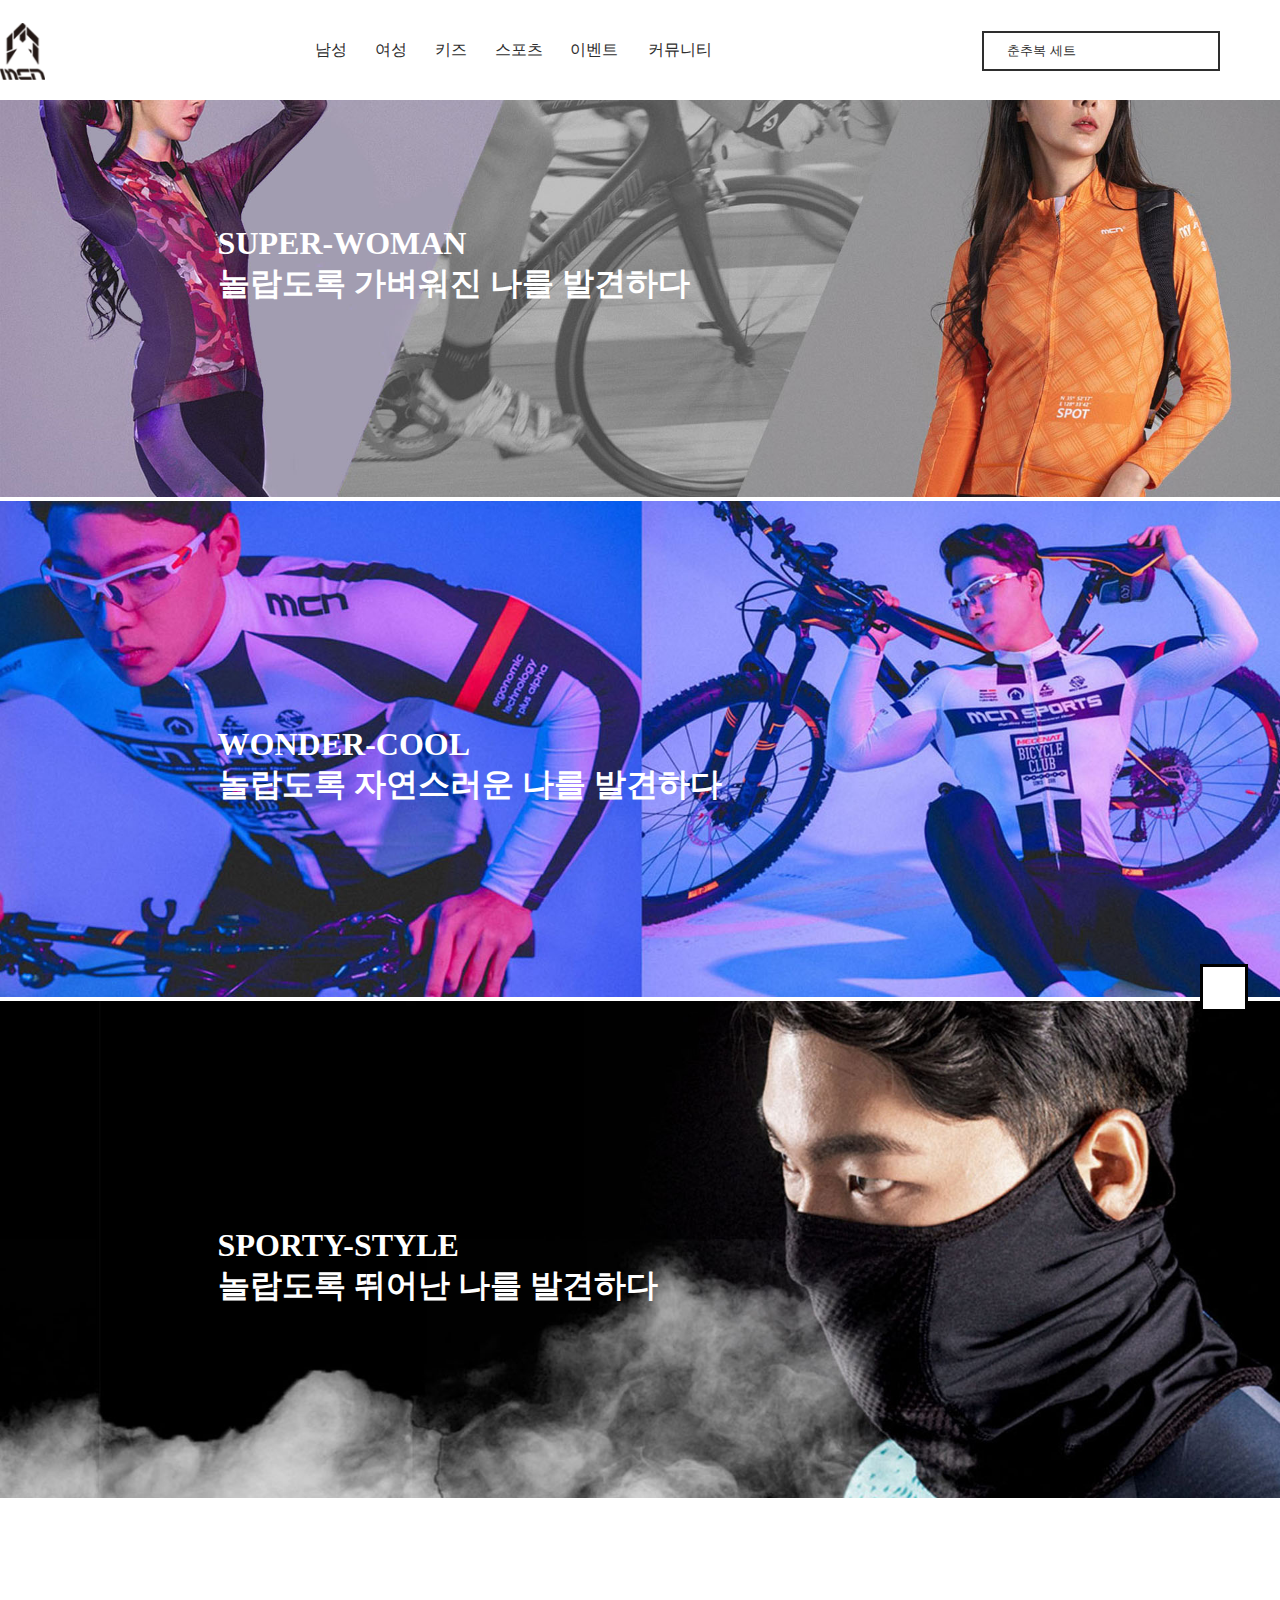
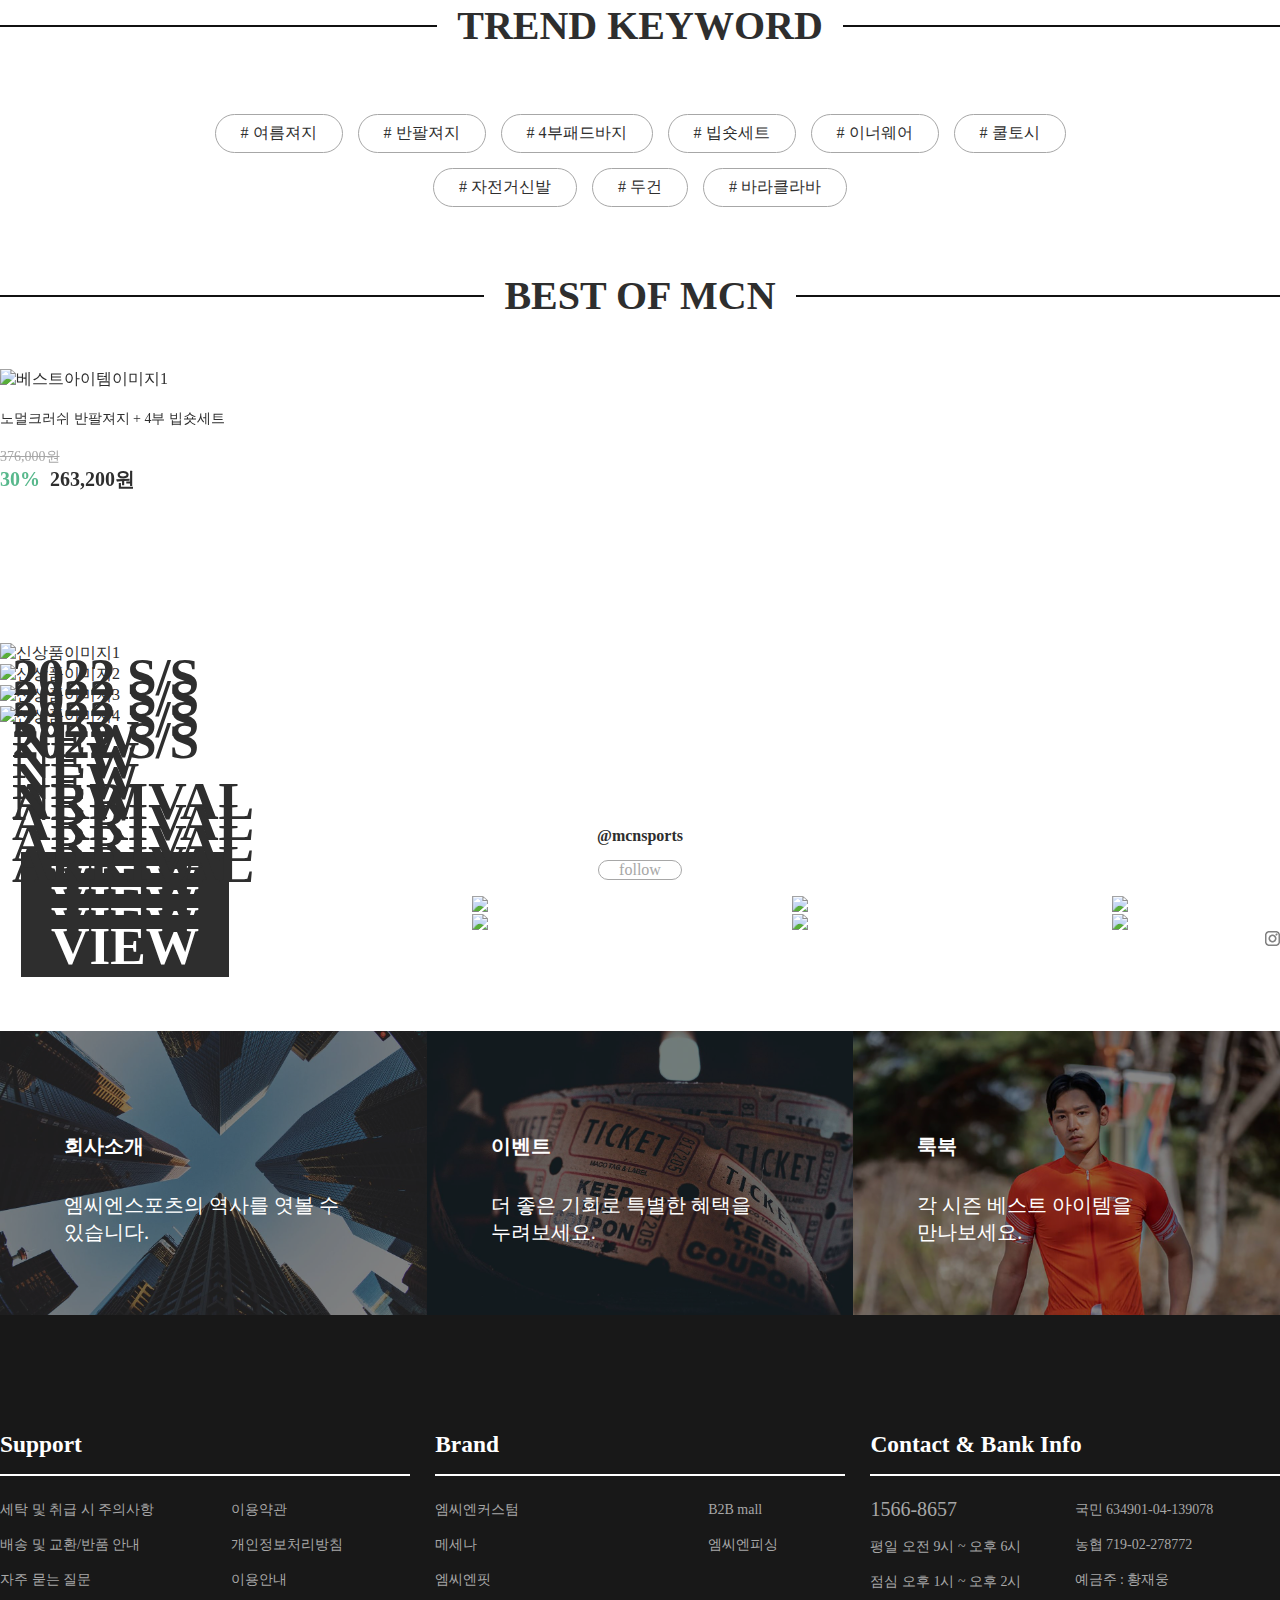
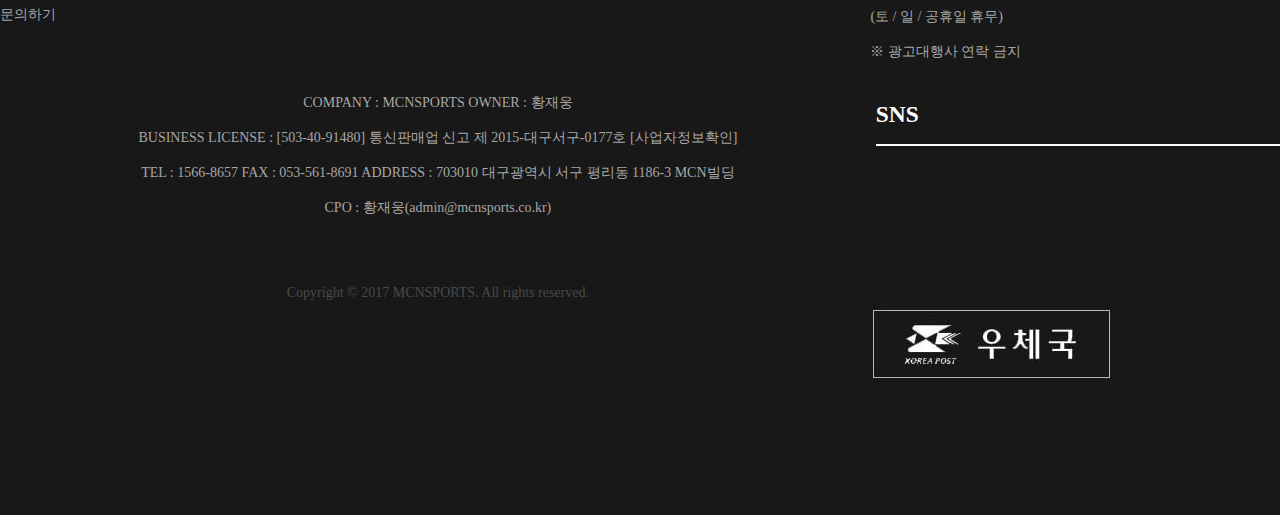
==== index.html @ d02cd0ce "renewal" ====
<!DOCTYPE html>
<html lang="ko">
  <head>
    <meta charset="UTF-8" />
    <meta name="viewport" content="width=device-width, initial-scale=1.0" />
    <link rel="stylesheet" href="./css/common.css" />
    <link rel="stylesheet" href="./css/index.css" />
    <link
      rel="stylesheet"
      href="//cdn.jsdelivr.net/npm/xeicon@2.3.3/xeicon.min.css"
    />
    <link
      rel="stylesheet"
      type="text/css"
      href="//cdn.jsdelivr.net/npm/slick-carousel@1.8.1/slick/slick.css"
    />
    <link
      rel="stylesheet"
      href="https://cdn.jsdelivr.net/npm/swiper/swiper-bundle.min.css"
    />

    <script
      src="https://code.jquery.com/jquery-3.6.0.min.js"
      integrity="sha256-/xUj+3OJU5yExlq6GSYGSHk7tPXikynS7ogEvDej/m4="
      crossorigin="anonymous"
    ></script>
    <script
      type="text/javascript"
      src="//cdn.jsdelivr.net/npm/slick-carousel@1.8.1/slick/slick.min.js"
    ></script>
    <script src="https://cdn.jsdelivr.net/npm/swiper@8/swiper-bundle.min.js"></script>
    <script src="https://cdn.jsdelivr.net/npm/swiper@8/swiper-bundle.min.js"></script>

    <title>mcnsports renewal</title>
  </head>
  <body>
    <!-- header -->
    <header>
      <div class="inner">
        <div class="logo">
          <a href="./index.html" class="logoWhiteMode"
            ><img src="./img/logo_mcnsports_white.png" alt="엠씨엔로고화이트"
          /></a>
          <a href="./index.html" class="logoDarkMode"
            ><img src="./img/logo_mcnsports.png" alt="엠씨엔로고블랙"
          /></a>
        </div>
        <nav>
          <ul class="gnb">
            <li class="firstCate">
              <div class="firstCateText"><a href="./src/list.html">남성</a></div>
              <div class="secWrapBox">
                <ul class="secCate">
                  <li>Men</li>
                  <li>셋업</li>
                  <li>신상품</li>
                  <li>베스트</li>
                </ul>
                <ul class="secCate">
                  <li>의류</li>
                  <li>탑 & 져지</li>
                  <li>팬츠 & 타이즈</li>
                  <li>바람막이 & 자켓</li>
                  <li>언더레이어</li>
                </ul>
                <ul class="secCate">
                  <li>용품</li>
                  <li>모자 & 헤어밴드</li>
                  <li>마스크</li>
                  <li>가방</li>
                  <li>토시</li>
                  <li>장갑</li>
                  <li>양말</li>
                  <li>기타</li>
                </ul>
                <ul class="secCate">
                  <li>스포츠</li>
                  <li>사이클</li>
                  <li>헬스 & 컴프레션</li>
                  <li>낚시</li>
                </ul>
                <ul class="secCate">
                  <li>브랜드</li>
                  <li>MCN SPORTS</li>
                  <li>MCN FIT</li>
                  <li>MCN FISHING</li>
                </ul>
                <div class="modelImg">
                  <img src="./img/modelImg_men.jpg" alt="남자모델이미지" />
                </div>
              </div>
            </li>
            <li class="firstCate">
              <div class="firstCateText"><a href="./src/women.html">여성</a></div>
              <div class="secWrapBox">
                <ul class="secCate">
                  <li>Women</li>
                  <li>셋업</li>
                  <li>신상품</li>
                  <li>베스트</li>
                </ul>
                <ul class="secCate">
                  <li>의류</li>
                  <li>래쉬가드</li>
                  <li>스포츠 브라</li>
                  <li>탑 & 져지</li>
                  <li>팬츠 & 타이즈</li>
                  <li>바람막이 & 자켓</li>
                  <li>언더레이어</li>
                </ul>
                <ul class="secCate">
                  <li>용품</li>
                  <li>모자 & 헤어밴드</li>
                  <li>마스크</li>
                  <li>가방</li>
                  <li>토시</li>
                  <li>장갑</li>
                  <li>양말</li>
                  <li>기타</li>
                </ul>
                <ul class="secCate">
                  <li>스포츠</li>
                  <li>사이클</li>
                  <li>수상 스포츠</li>
                  <li>요가</li>
                </ul>
                <ul class="secCate">
                  <li>브랜드</li>
                  <li>MCN SPORTS</li>
                  <li>MECENAT</li>
                </ul>
                <div class="modelImg">
                  <img src="./img/modelImg_women.jpg" alt="여자모델이미지" />
                </div>
              </div>
            </li>
            <li class="firstCate">
              <div class="firstCateText"><a href="#">키즈</a></div>
              <div class="secWrapBox">
                <ul class="secCate">
                  <li>Kids</li>
                  <li>신상품</li>
                  <li>베스트</li>
                </ul>
                <ul class="secCate">
                  <li>용품</li>
                  <li>마스크</li>
                </ul>
                <ul class="secCate"></ul>
                <ul class="secCate"></ul>
                <ul class="secCate"></ul>
                <div class="modelImg">
                  <img src="./img/modelImg_etc.jpg" alt="키즈모델이미지" />
                </div>
              </div>
            </li>
            <li class="firstCate brand">
              <div class="firstCateText"><a href="#">스포츠</a></div>
              <div class="secWrapBox">
                <ul class="secCate">
                  <li>사이클</li>
                  <li>셋업</li>
                  <li>바람막이 & 자켓</li>
                  <li>져지</li>
                  <li>팬츠 & 빕</li>
                  <li>언더레이어</li>
                </ul>
                <ul class="secCate">
                  <li>헬스 & 컴프레션</li>
                  <li>셋업</li>
                  <li>탑 & 티셔츠</li>
                  <li>팬츠 & 타이즈</li>
                  <li>언더레이어</li>
                </ul>
                <ul class="secCate">
                  <li>낚시</li>
                  <li>셋업</li>
                  <li>져지 & 티셔츠</li>
                  <li>바람막이 & 자켓</li>
                  <li>팬츠 & 타이즈</li>
                  <li>언더레이어</li>
                </ul>
                <ul class="secCate">
                  <li>수상스포츠</li>
                  <li>셋업</li>
                  <li>아우터</li>
                  <li>상의</li>
                  <li>하의</li>
                </ul>
                <ul class="secCate">
                  <li>요가</li>
                  <li>셋업</li>
                  <li>스포츠 브라</li>
                  <li>레깅스</li>
                </ul>
                <div class="modelImg">
                  <img src="./img/modelImg_sports.jpg" alt="스포츠모델이미지" />
                </div>
              </div>
            </li>
            <li class="firstCate">
              <a href="#">이벤트</a>
            </li>
            <li class="firstCate">
              <a href="#">커뮤니티</a>
            </li>
          </ul>
        </nav>
        <div class="userBox">
          <div class="searchBar">
            <input
              type="text"
              onfocus="this.placeholder=''"
              onblur="this.placeholder='춘추복 세트'"
              maxlength="12"
              placeholder=" 춘추복 세트"
              required
            />
            <!-- <i class="xi-search"></i> -->
          </div>
          <!-- <div class="userIcon">
            <a href="#"><i class="xi-search"></i></a>
          </div> -->
          <div class="userIcon">
            <a href="#"><i class="xi-user-o"></i></a>
          </div>
          <div class="userIcon">
            <a href="#"><i class="xi-basket"></i></a>
          </div>
          <!-- <div class="searchBox"></div> -->
        </div>
      </div>
    </header>

    <main>
      <!-- main -->
      <section id="main">
        <div class="mainWrap">
          <div class="mainSlideBox">
            <div class="imgBox">
              <img src="./img/main_slide_img1.jpg" alt="메인이미지1" />
            </div>
            <div class="desc">
              <p>SUPER-WOMAN</p>
              <p>놀랍도록 가벼워진 나를 발견하다</p>
            </div>
          </div>
          <div class="mainSlideBox">
            <div class="imgBox">
              <img src="./img/main_slide_img2.jpg" alt="메인이미지2" />
            </div>
            <div class="desc">
              <p>WONDER-COOL</p>
              <p>놀랍도록 자연스러운 나를 발견하다</p>
            </div>
          </div>
          <div class="mainSlideBox">
            <div class="imgBox">
              <img src="./img/main_slide_img3.jpg" alt="메인이미지3" />
            </div>
            <div class="desc">
              <p>SPORTY-STYLE</p>
              <p>놀랍도록 뛰어난 나를 발견하다</p>
            </div>
          </div>
        </div>
      </section>

      <!-- keywords -->
      <section id="keywords">
        <div class="inner">
          <div class="title"><a href="#" class="t1 line">TREND KEYWORD</a></div>
          <div class="keywordBox">
            <ul class="keyword">
              <li><a href="javascript:void(0)"># 여름져지</a></li>
              <li><a href="javascript:void(0)"># 반팔져지</a></li>
              <li><a href="javascript:void(0)"># 4부패드바지</a></li>
              <li><a href="javascript:void(0)"># 빕숏세트</a></li>
              <li><a href="javascript:void(0)"># 이너웨어</a></li>
              <li><a href="javascript:void(0)"># 쿨토시</a></li>
            </ul>
            <ul class="keyword">
              <li><a href="javascript:void(0)"># 자전거신발</a></li>
              <li><a href="javascript:void(0)"># 두건</a></li>
              <li><a href="javascript:void(0)"># 바라클라바</a></li>
            </ul>
          </div>
        </div>
      </section>

      <!-- bestItem -->
      <section id="bestItem">
        <div class="inner">
          <div class="title"><a href="#" class="t1 line">BEST OF MCN</a></div>
          <div class="swiper mySwiper">
            <div class="swiper-wrapper">
              <div class="swiper-slide">
                <img src="./img/best_item1.jpg" alt="베스트아이템이미지1" />
                <div class="desc">
                  <p>노멀크러쉬 반팔져지 + 4부 빕숏세트</p>
                  <p>376,000원</p>
                  <p><span>30%</span>263,200원</p>
                </div>
              </div>
              <div class="swiper-slide">
                <img src="./img/best_item2.jpg" alt="베스트아이템이미지2" />
                <div class="desc">
                  <p>노멀크러쉬 반팔져지 + 4부 빕숏세트</p>
                  <p>376,000원</p>
                  <p><span>30%</span>263,200원</p>
                </div>
              </div>
              <div class="swiper-slide">
                <img src="./img/best_item3.jpg" alt="베스트아이템이미지3" />
                <div class="desc">
                  <p>노멀크러쉬 반팔져지 + 4부 빕숏세트</p>
                  <p>376,000원</p>
                  <p><span>30%</span>263,200원</p>
                </div>
              </div>
              <div class="swiper-slide">
                <img src="./img/best_item4.jpg" alt="베스트아이템이미지4" />
                <div class="desc">
                  <p>노멀크러쉬 반팔져지 + 4부 빕숏세트</p>
                  <p>376,000원</p>
                  <p><span>30%</span>263,200원</p>
                </div>
              </div>
              <div class="swiper-slide">
                <img src="./img/best_item5.jpg" alt="베스트아이템이미지5" />
                <div class="desc">
                  <p>노멀크러쉬 반팔져지 + 4부 빕숏세트</p>
                  <p>376,000원</p>
                  <p><span>30%</span>263,200원</p>
                </div>
              </div>
              <div class="swiper-slide">
                <img src="./img/best_item6.jpg" alt="베스트아이템이미지6" />
                <div class="desc">
                  <p>노멀크러쉬 반팔져지 + 4부 빕숏세트</p>
                  <p>376,000원</p>
                  <p><span>30%</span>263,200원</p>
                </div>
              </div>
              <div class="swiper-slide">
                <img src="./img/best_item7.jpg" alt="베스트아이템이미지7" />
                <div class="desc">
                  <p>노멀크러쉬 반팔져지 + 4부 빕숏세트</p>
                  <p>376,000원</p>
                  <p><span>30%</span>263,200원</p>
                </div>
              </div>
              <div class="swiper-slide">
                <img src="./img/best_item8.jpg" alt="베스트아이템이미지8" />
                <div class="desc">
                  <p>노멀크러쉬 반팔져지 + 4부 빕숏세트</p>
                  <p>376,000원</p>
                  <p><span>30%</span>263,200원</p>
                </div>
              </div>
              <div class="swiper-slide">
                <img src="./img/best_item9.jpg" alt="베스트아이템이미지9" />
                <div class="desc">
                  <p>노멀크러쉬 반팔져지 + 4부 빕숏세트</p>
                  <p>376,000원</p>
                  <p><span>30%</span>263,200원</p>
                </div>
              </div>
              <div class="swiper-slide">
                <img src="./img/best_item10.jpg" alt="베스트아이템이미지10" />
                <div class="desc">
                  <p>노멀크러쉬 반팔져지 + 4부 빕숏세트</p>
                  <p>376,000원</p>
                  <p><span>30%</span>263,200원</p>
                </div>
              </div>
            </div>
            <div class="swiper-button-next"></div>
            <div class="swiper-button-prev"></div>
            <div class="swiper-pagination"></div>
          </div>
        </div>
      </section>

      <!-- arrival -->
      <section id="arrival">
        <div class="arrivalSlide">
          <div>
            <a href="javascript:void(0)">
              <img src="./img/arrval_01.jpg" alt="신상품이미지1" />
              <div class="desc">
                <p>2022 S/S</p>
                <p>NEW ARRIVAL</p>
                <p>VIEW</p>
              </div>
            </a>
          </div>
          <div>
            <a href="javascript:void(0)">
              <img src="./img/arrval_02.jpg" alt="신상품이미지2" />
              <div class="desc">
                <p>2022 S/S</p>
                <p>NEW ARRIVAL</p>
                <p>VIEW</p>
              </div>
            </a>
          </div>
          <div>
            <a href="javascript:void(0)">
              <img src="./img/arrval_03.jpg" alt="신상품이미지3" />
              <div class="desc">
                <p>2022 S/S</p>
                <p>NEW ARRIVAL</p>
                <p>VIEW</p>
              </div>
            </a>
          </div>
          <div>
            <a href="javascript:void(0)">
              <img src="./img/arrval_04.jpg" alt="신상품이미지4" />
              <div class="desc">
                <p>2022 S/S</p>
                <p>NEW ARRIVAL</p>
                <p>VIEW</p>
              </div>
            </a>
          </div>
        </div>
      </section>

      <!-- sns -->
      <section id="sns">
        <div class="snsWrap">
          <div class="snsID">
            <span>@mcnsports</span>
          </div>
          <div class="snsMove">
            <a href="javascript:void(0)">follow</a>
          </div>
          <ul class="snsPhoto">
            <li>
              <a href="javascript:void(0)"
                ><img src="./img/instargram1.png" alt="인스타그램피드이미지1"
              /></a>
            </li>
            <li>
              <a href="javascript:void(0)"
                ><img src="./img/instargram2.png" alt="인스타그램피드이미지2"
              /></a>
            </li>
            <li>
              <a href="javascript:void(0)"
                ><img src="./img/instargram3.png" alt="인스타그램피드이미지3"
              /></a>
            </li>
            <li>
              <a href="javascript:void(0)"
                ><img src="./img/instargram4.png" alt="인스타그램피드이미지4"
              /></a>
            </li>
            <li>
              <a href="javascript:void(0)"
                ><img src="./img/instargram5.png" alt="인스타그램피드이미지5"
              /></a>
            </li>
            <li>
              <a href="javascript:void(0)"
                ><img src="./img/instargram6.png" alt="인스타그램피드이미지6"
              /></a>
            </li>
            <li>
              <a href="javascript:void(0)"
                ><img src="./img/instargram7.png" alt="인스타그램피드이미지7"
              /></a>
            </li>
            <li>
              <a href="javascript:void(0)"
                ><img src="./img/instargram8.png" alt="인스타그램피드이미지8"
              /></a>
            </li>
          </ul>
          <div class="instarBox">
            <img src="./img/instargram_mini.gif" alt="인스타그램아이콘" />
          </div>
        </div>
      </section>

      <!-- etc -->
      <section id="etc">
        <div class="etcWrap">
          <div class="box">
            <a href="javascript:void(0)">
              <div class="overlay"></div>
              <img src="./img/company_ver2.jpg" alt="회사소개이미지" />
              <div class="desc">
                <div class="descBox">
                  <h4>회사소개</h4>
                  <p>엠씨엔스포츠의 역사를 엿볼 수 있습니다.</p>
                </div>
              </div>
            </a>
          </div>
          <div class="box">
            <a href="javascript:void(0)">
              <div class="overlay"></div>
              <img src="./img/event_ver2.jpg" alt="이벤트이미지" />
              <div class="desc">
                <div class="descBox">
                  <h4>이벤트</h4>
                  <p>더 좋은 기회로 특별한 혜택을 누려보세요.</p>
                </div>
              </div>
            </a>
          </div>
          <div class="box">
            <a href="javascript:void(0)">
              <div class="overlay"></div>
              <img src="./img/lookbook_ver2.jpg" alt="룩북이미지" />
              <div class="desc">
                <div class="descBox">
                  <h4>룩북</h4>
                  <p>각 시즌 베스트 아이템을 만나보세요.</p>
                </div>
              </div>
            </a>
          </div>
        </div>
      </section>
    </main>

    <!-- footer -->
    <footer>
      <div class="inner">
        <div class="onBox">
          <div class="onBoxWrap">
            <div class="onBoxTitle"><h3>Support</h3></div>
            <div class="flexBox">
              <ul class="leftBox">
                <li>
                  <a href="javascript:void(0)">세탁 및 취급 시 주의사항</a>
                </li>
                <li><a href="javascript:void(0)">배송 및 교환/반품 안내</a></li>
                <li><a href="javascript:void(0)">자주 묻는 질문</a></li>
                <li><a href="javascript:void(0)">문의하기</a></li>
              </ul>
              <ul class="rightBox">
                <li><a href="javascript:void(0)">이용약관</a></li>
                <li><a href="javascript:void(0)">개인정보처리방침</a></li>
                <li><a href="javascript:void(0)">이용안내</a></li>
              </ul>
            </div>
          </div>
          <div class="onBoxWrap">
            <div class="onBoxTitle"><h3>Brand</h3></div>
            <div class="flexBox">
              <ul class="leftBox">
                <li><a href="javascript:void(0)">엠씨엔커스텀</a></li>
                <li><a href="javascript:void(0)">메세나</a></li>
                <li><a href="javascript:void(0)">엠씨엔핏</a></li>
              </ul>
              <ul class="rightBox">
                <li><a href="javascript:void(0)">B2B mall</a></li>
                <li><a href="javascript:void(0)">엠씨엔피싱</a></li>
              </ul>
            </div>
          </div>
          <div class="onBoxWrap">
            <div class="onBoxTitle"><h3>Contact & Bank Info</h3></div>
            <div class="flexBox">
              <ul class="leftBox">
                <li>
                  <a href="tel: 1566-8657" class="contactNum">1566-8657</a>
                </li>
                <li>
                  <a href="javascript:void(0)">평일 오전 9시 ~ 오후 6시</a>
                </li>
                <li>
                  <a href="javascript:void(0)">점심 오후 1시 ~ 오후 2시</a>
                </li>
                <li>
                  <a href="javascript:void(0)">(토 / 일 / 공휴일 휴무)</a>
                </li>
                <li><a href="javascript:void(0)">※ 광고대행사 연락 금지</a></li>
              </ul>
              <ul class="rightBox">
                <li><a href="javascript:void(0)">국민 634901-04-139078</a></li>
                <li><a href="javascript:void(0)">농협 719-02-278772</a></li>
                <li><a href="javascript:void(0)">예금주 : 황재웅</a></li>
              </ul>
            </div>
          </div>
        </div>
        <div class="underBox">
          <div class="underBoxWrap">
            <div class="companyInfo">
              <p>
                COMPANY : MCNSPORTS OWNER : 황재웅<br />
                BUSINESS LICENSE : [503-40-91480] 통신판매업 신고 제
                2015-대구서구-0177호 [사업자정보확인]<br />
                TEL : 1566-8657 FAX : 053-561-8691 ADDRESS : 703010 대구광역시
                서구 평리동 1186-3 MCN빌딩<br />
                CPO : 황재웅(admin@mcnsports.co.kr)<br />
              </p>
              <p class="copyright">
                Copyright © 2017 MCNSPORTS. All rights reserved.
              </p>
            </div>
            <div class="sns">
              <div class="snsTitle"><h3>SNS</h3></div>
              <ul class="snsBox">
                <li>
                  <a href="javascript:void(0)"
                    ><i class="xi-facebook-official"></i
                  ></a>
                </li>
                <li>
                  <a href="javascript:void(0)"><i class="xi-instagram"></i></a>
                </li>
                <li>
                  <a href="javascript:void(0)"><i class="xi-blogger"></i></a>
                </li>
              </ul>
            </div>
          </div>
        </div>
        <div class="postWrap">
          <div class="empty"></div>
          <div class="empty"></div>
          <div class="post">
            <img src="./img/postoffice.jpg" alt="우체국이미지" />
          </div>
        </div>
      </div>
    </footer>

    <!-- top button -->
    <div class="topBtn">
      <i class="xi-angle-up"></i>
    </div>

    <script src="./JS/index.js"></script>
    <script src="./JS/common.js"></script>
  </body>
</html>
---- css/common.css ----
@charset "utf-8";

@import url(//spoqa.github.io/spoqa-han-sans/css/SpoqaHanSansNeo.css);

:root {
  /* color */
  --primary-color: #58b88c;

  /* font */
  --big-font: 2.5vw;
  --normal-font: 20px;
  --small-font: 14px;
  --title-font: 40px;
  --bold-font: 700;
  --sec-font-color: #a7a7a7;
}

html {
  overflow-x: hidden;
}

* {
  margin: 0;
  padding: 0;
  box-sizing: border-box;
  font-family: "Spoqa Han Sans Neo", "sans-serif";
  color: #2e2e2e;
}

ul {
  list-style: none;
}

a {
  color: inherit;
  text-decoration: none;
}

img {
  width: 100%;
}

.inner {
  max-width: 1800px;
  margin: 0 auto;
}

header {
  line-height: 100px;
  width: 100%;
  position: fixed;
  top: 0;
  left: 0;
  z-index: 9999;
  transition: 0.5s;
}

header.fixed {
  top: -100%;
}

header .inner {
  display: flex;
  justify-content: space-between;
  align-items: center;
}

header .logo {
  display: inline-block;
  width: 45px;
}

header .logo img {
  vertical-align: middle;
}

header .gnb {
  display: flex;
}

header .gnb li {
  cursor: pointer;
}

header .gnb li,
header .userBox > div {
  padding-right: 30px;
  white-space: nowrap;
}

header .gnb li:last-child,
header .userBox > div:last-child {
  padding-right: 0;
}

header .firstCate .secWrapBox {
  display: flex;
  justify-content: center;
  width: 100%;
  height: 400px;
  top: 100%;
  left: 0;
  background: #fff;
  border-top: 3px solid #2e2e2e;
  position: absolute;
  z-index: 20;
}

header .secCate {
  width: 190px;
  padding-top: 1.5rem;
  line-height: 30px;
  text-align: center;
}

header .secCate li {
  width: 100%;
  cursor: pointer;
  padding: 0;
}

header .firstCateText {
  width: 100%;
  height: 100%;
  position: relative;
  padding-right: 30px;
}

header .firstCate:nth-child(3) .firstCateText {
  padding-right: 30px;
}

header .firstCate:nth-child(4) .firstCateText {
  padding-right: 45px;
}

header .firstCateText a {
  position: absolute;
  top: 0;
  left: 0;
  height: 100%;
}

header .secCate li:first-child {
  font-weight: var(--bold-font);
}

header .secCate li:nth-child(2) {
  margin-top: 10px;
}

header .secCate li:nth-child(n + 2) {
  font-size: var(--small-font);
}

header .modelImg {
  margin-top: 1.5rem;
}

header .userBox {
  display: flex;
  align-items: center;
}

header .userBox input {
  padding: 0 15px 0 20px;
  background: url("../img/search_black.png") no-repeat center/cover;
  background-size: 23px;
  background-position: 90% 6px;
  border: 2px solid #000;
  outline: none;
  width: 238px;
  height: 40px;
  background-color: rgba(255, 255, 255, 0.479);
  transition: .8s;
}

header .userBox input::placeholder {
  color: #2e2e2e;
}

header .userIcon {
  line-height: 15px;
}

header .userBox i {
  font-size: 27px;
}

/* footer */
footer {
  height: 800px;
  padding: 100px 0;
  background: #181818;
  font-size: var(--small-font);
}

footer .onBox {
  display: flex;
  justify-content: space-between;
}

footer .onBoxWrap {
  width: 32%;
}

footer .onBoxWrap .flexBox {
  display: flex;
  justify-content: space-between;
  padding-right: 5.208333333333334vw;
}

footer .onBoxWrap .onBoxTitle,
footer .contactNum {
  font-size: var(--normal-font);
}

footer .onBoxWrap ul,
footer .companyInfo p {
  line-height: 35px;
}

footer .onBoxTitle,
footer .snsTitle {
  border-bottom: 2px solid #fff;
  padding: 1rem 0;
}

footer .onBoxTitle h3,
footer .snsTitle h3 {
  color: #fff;
}

footer ul li,
footer .snsBox li i,
footer .companyInfo p {
  color: var(--sec-font-color);
}

footer .leftBox,
footer .rightBox,
footer .snsBox {
  padding: 1rem 0;
}

footer .underBoxWrap {
  display: flex;
}

footer .companyInfo {
  text-align: center;
}

footer .companyInfo {
  flex: 6.5;
}

footer .sns {
  flex: 3;
  font-size: var(--normal-font);
}

footer .snsBox {
  display: flex;
}

footer .snsBox li {
  padding-right: 10px;
}

footer p.copyright {
  margin-top: 50px;
  color: #494949;
}

footer .post {
  display: inline-block;
  background: sandybrown;
  font-size: 0;
}

footer .postWrap {
  display: flex;
}

footer .empty {
  width: 34.1%;
  height: 50px;
}
---- css/index.css ----
@charset "utf-8";

@import url(//spoqa.github.io/spoqa-han-sans/css/SpoqaHanSansNeo.css);

section {
  padding-top: 100px;
}

section#main,
section#bestItem {
  padding-top: 0;
}

.title {
  text-align: center;
  font-size: var(--title-font);
  font-weight: var(--bold-font);
}

/* top button */
.topBtn {
  position: fixed;
  bottom: 5rem;
  right: 2rem;
  width: 48px;
  height: 48px;
  line-height: 52px;
  border: 3px solid #000;
  background: #fff;
  text-align: center;
  z-index: 9999;
  cursor: pointer;
  transition: 0.8s;
  transform: translateY(400%);
}

.topBtn.active {
  transform: translateY(0);
}

.topBtn i {
  color: #000;
  font-size: 25px;
  font-weight: var(--bold-font);
}

/* header */
header .logoDarkMode,
header:hover .logoWhiteMode,
header .logoWhiteMode.active {
  display: none;
}

header:hover .logoDarkMode,
header .logoDarkMode.active {
  display: block;
}

header:hover,
header.active {
  background-color: #fff;
}

header .firstCate a,
header .userIcon i {
  color: #fff;
  transition: 0.5s;
}

header:hover .firstCate a,
header .firstCate a.active,
header:hover .userIcon i,
header .userIcon i.active {
  color: #2e2e2e;
}

header .inner {
  display: flex;
  justify-content: space-between;
  align-items: center;
}

#main .mainWrap .slick-dots li:last-child button {
  padding-right: 0;
}

header .userBox input {
  background: url("../img/search.png") no-repeat center/cover;
  background-size: 23px;
  background-position: 90% 6px;
  border: 2px solid #fff;
  background-color: rgba(255, 255, 255, 0.479);
}

header:hover .userBox input,
header .userBox input.active {
  color: #2e2e2e;
  border: 2px solid #2e2e2e;
  background: url("../img/search_black.png") no-repeat center/cover;
  background-size: 23px;
  background-position: 90% 6px;
}

header .userBox i {
  color: #fff;
}

/* main */
#main .mainWrap {
  position: relative;
}

#main .mainWrap .slick-arrow {
  position: absolute;
  font-size: 0;
  width: 2.2395833333333335vw;
  height: 2.2395833333333335vw;
  background: url("../img/main_slide_arrow.png") no-repeat center/cover;
  border: none;
  z-index: 5;
  top: 71.5%;
  cursor: pointer;
}

#main .mainWrap .slick-prev {
  left: 17.4%;
}

#main .mainWrap .slick-next {
  transform: rotate(180deg);
  left: 20%;
}

#main .mainWrap .mainSlideBox {
  position: relative;
}

#main .mainWrap .desc {
  position: absolute;
  top: 45%;
  left: 17%;
  font-size: var(--big-font);
  font-weight: var(--bold-font);
}

#main .mainWrap .desc p {
  color: #fff;
}

#main .mainWrap .slick-dots {
  display: flex;
  position: absolute;
  bottom: 31.5%;
  left: 18.6%;
}

#main .mainWrap .slick-dots li:first-child:before {
  content: "01";
  color: #fff;
  position: absolute;
  top: -8px;
  left: -25px;
}

#main .mainWrap .slick-dots li:last-child:after {
  content: "03";
  color: #fff;
  position: absolute;
  top: -8px;
  left: 55px;
}

#main .mainWrap .slick-dots li {
  position: relative;
  margin-right: 3px;
  width: 50px;
  height: 10px;
}

#main .mainWrap .slick-dots li button {
  font-size: 0;
  width: 100%;
  height: 100%;
  position: absolute;
  top: 0;
  left: 0;
  opacity: 0.5;
  border: none;
  cursor: pointer;
}

#main .mainWrap .slick-dots .slick-active button {
  opacity: 1;
}

/* keywords */
#keywords .title,
#bestItem .title {
  position: relative;
}

#keywords .title a,
#bestItem .title a {
  position: relative;
  display: inline-block;
  padding: 0 0.5em;
}

#keywords .title .line:before,
#keywords .title .line:after,
#bestItem .title .line:before,
#bestItem .title .line:after {
  content: "";
  position: absolute;
  height: 2px;
  background: #111;
  top: 50%;
}

#keywords .title .line:before,
#keywords .title .line:after {
  width: 183.5%;
}

#bestItem .title .line:before,
#bestItem .title .line:after {
  width: 244%;
}

#keywords .title .line:before,
#bestItem .title .line:before {
  right: 100%;
}

#keywords .title .line:after,
#bestItem .title .line:after {
  left: 100%;
}

#keywords .keywordBox {
  padding: 50px 0;
}

#keywords .keywordBox .keyword {
  display: flex;
  justify-content: center;
  margin: 15px 0;
}

#keywords .keywordBox .keyword li {
  border: 1px solid var(--sec-font-color);
  border-radius: 20px;
  padding: 8px 25px;
  margin-right: 15px;
  /* font-weight: 300; */
}

#keywords .keywordBox .keyword li:last-child {
  margin-right: 0;
}

/* best item */
#bestItem .swiper {
  position: relative;
  overflow: visible;
  padding: 50px 0;
}

#bestItem .swiper-pagination {
  position: absolute;
  top: 100%;
}

#bestItem .swiper-pagination-progressbar .swiper-pagination-progressbar-fill {
  background: #2e2e2e;
}

#bestItem .swiper-button-next,
#bestItem .swiper-button-prev {
  width: 48px !important;
  height: 48px !important;
  background: url("../img/best_item_arrow.jpg") no-repeat center/cover;
}

#bestItem .swiper-button-next {
  transform: rotate(180deg);
}

#bestItem .swiper-button-next:after,
#bestItem .swiper-button-prev:after {
  display: none;
}

#bestItem .swiper-slide .desc p:first-child {
  font-size: var(--small-font);
  margin: 20px 0;
}
#bestItem .swiper-slide .desc p:nth-child(2) {
  font-size: var(--small-font);
  color: var(--sec-font-color);
  text-decoration: line-through;
}
#bestItem .swiper-slide .desc p:last-child {
  font-size: var(--normal-font);
  font-weight: var(--bold-font);
}
#bestItem .swiper-slide .desc span {
  padding-right: 10px;
  color: var(--primary-color);
}

/* arrival */
#arrival .arrivalSlide a {
  position: relative;
}

#arrival .arrivalSlide a .desc {
  position: absolute;
  top: 10%;
  left: 10%;
  font-size: 4.166666666666666vw;
  font-weight: var(--bold-font);
}

#arrival .arrivalSlide a .desc p:first-child {
  letter-spacing: -1px;
}

#arrival .arrivalSlide a .desc p:last-child {
  background: #2e2e2e;
  color: #fff;
  display: inline-block;
  padding: 0 30px;
  margin: 20px 0 0 9px;
}

#arrival .slick-dots {
  position: absolute;
  display: flex;
  align-items: center;
  bottom: 17%;
  left: 10.4%;
  width: 200px;
  height: 50px;
}

#arrival .slick-dots li {
  width: 30px;
  height: 30px;
  position: relative;
  cursor: pointer;
  margin: 0 auto;
  transition: 300ms;
}

#arrival .slick-dots li button {
  width: 100%;
  height: 100%;
  position: absolute;
  top: 0;
  left: 0;
  border: none;
  outline: none;
  background: #2e2e2e;
  cursor: pointer;
  transition: 300ms;
}

#arrival .slick-dots li button:before {
  content: "0";
}

#arrival .slick-dots .slick-active {
  width: 50px;
  height: 50px;
}

#arrival .slick-dots .slick-active button {
  font-size: var(--normal-font);
  font-weight: var(--bold-font);
  color: #fff;
  width: 50px;
  height: 50px;
  border: none;
  outline: none;
  background: var(--primary-color);
}

/* sns */
#sns .snsWrap {
  max-width: 1400px;
  margin: 0 auto;
  text-align: center;
}

#sns .snsID {
  font-weight: var(--bold-font);
}

#sns .snsMove {
  border: 1px solid var(--sec-font-color);
  display: inline-block;
  border-radius: 20px;
  padding: 0 20px;
  margin: 15px 0;
  color: var(--sec-font-color);
}

#sns .snsWrap .snsPhoto {
  display: flex;
  flex-wrap: wrap;
}

#sns .snsWrap .snsPhoto li {
  padding: 1px;
  width: 25%;
  font-size: 0;
}

#sns .instarBox {
  display: inline-block;
  width: 15px;
  height: 15px;
  float: right;
}

/* etc */
#etc .etcWrap {
  display: flex;
}

#etc .box {
  width: 33.3333%;
  font-size: 0;
  position: relative;
  cursor: pointer;
  transition: 300ms;
}

#etc .overlay {
  position: absolute;
  top: 0;
  left: 0;
  background: rgba(0, 0, 0, 0.432);
  width: 100%;
  height: 100%;
}

#etc .box:before {
  top: 0;
}

#etc .box:after {
  bottom: 0;
}

#etc .box:before,
#etc .box:after {
  content: "";
  width: 0;
  height: 0;
  position: absolute;
  z-index: 9999;
  left: 0;
  background: #fff;
  transition: 0.5s;
}

#etc .box:hover:before {
  width: 2px;
  height: 100%;
}

#etc .box:hover:after {
  width: 100%;
  height: 2px;
}

#etc .box .desc {
  position: absolute;
  top: 0;
  left: 0;
  font-size: var(--normal-font);
  line-height: 7.208333333333334vw;
  width: 100%;
  height: 100%;
  display: flex;
  flex-direction: column;
  justify-content: center;
}

#etc .box .desc:after {
  content: "";
  position: absolute;
  bottom: 0;
  right: 0;
  width: 0;
  height: 0;
  background: #fff;
  transition: 0.5s;
}

#etc .box .desc:hover:after {
  width: 2px;
  height: 100%;
}

#etc .box .descBox {
  width: 70%;
  margin: 0 auto;
}

#etc .box .desc h4,
#etc .box .desc p {
  color: #fff;
}

#etc .box .desc p {
  font-weight: 300;
  line-height: normal;
  word-break: keep-all;
}
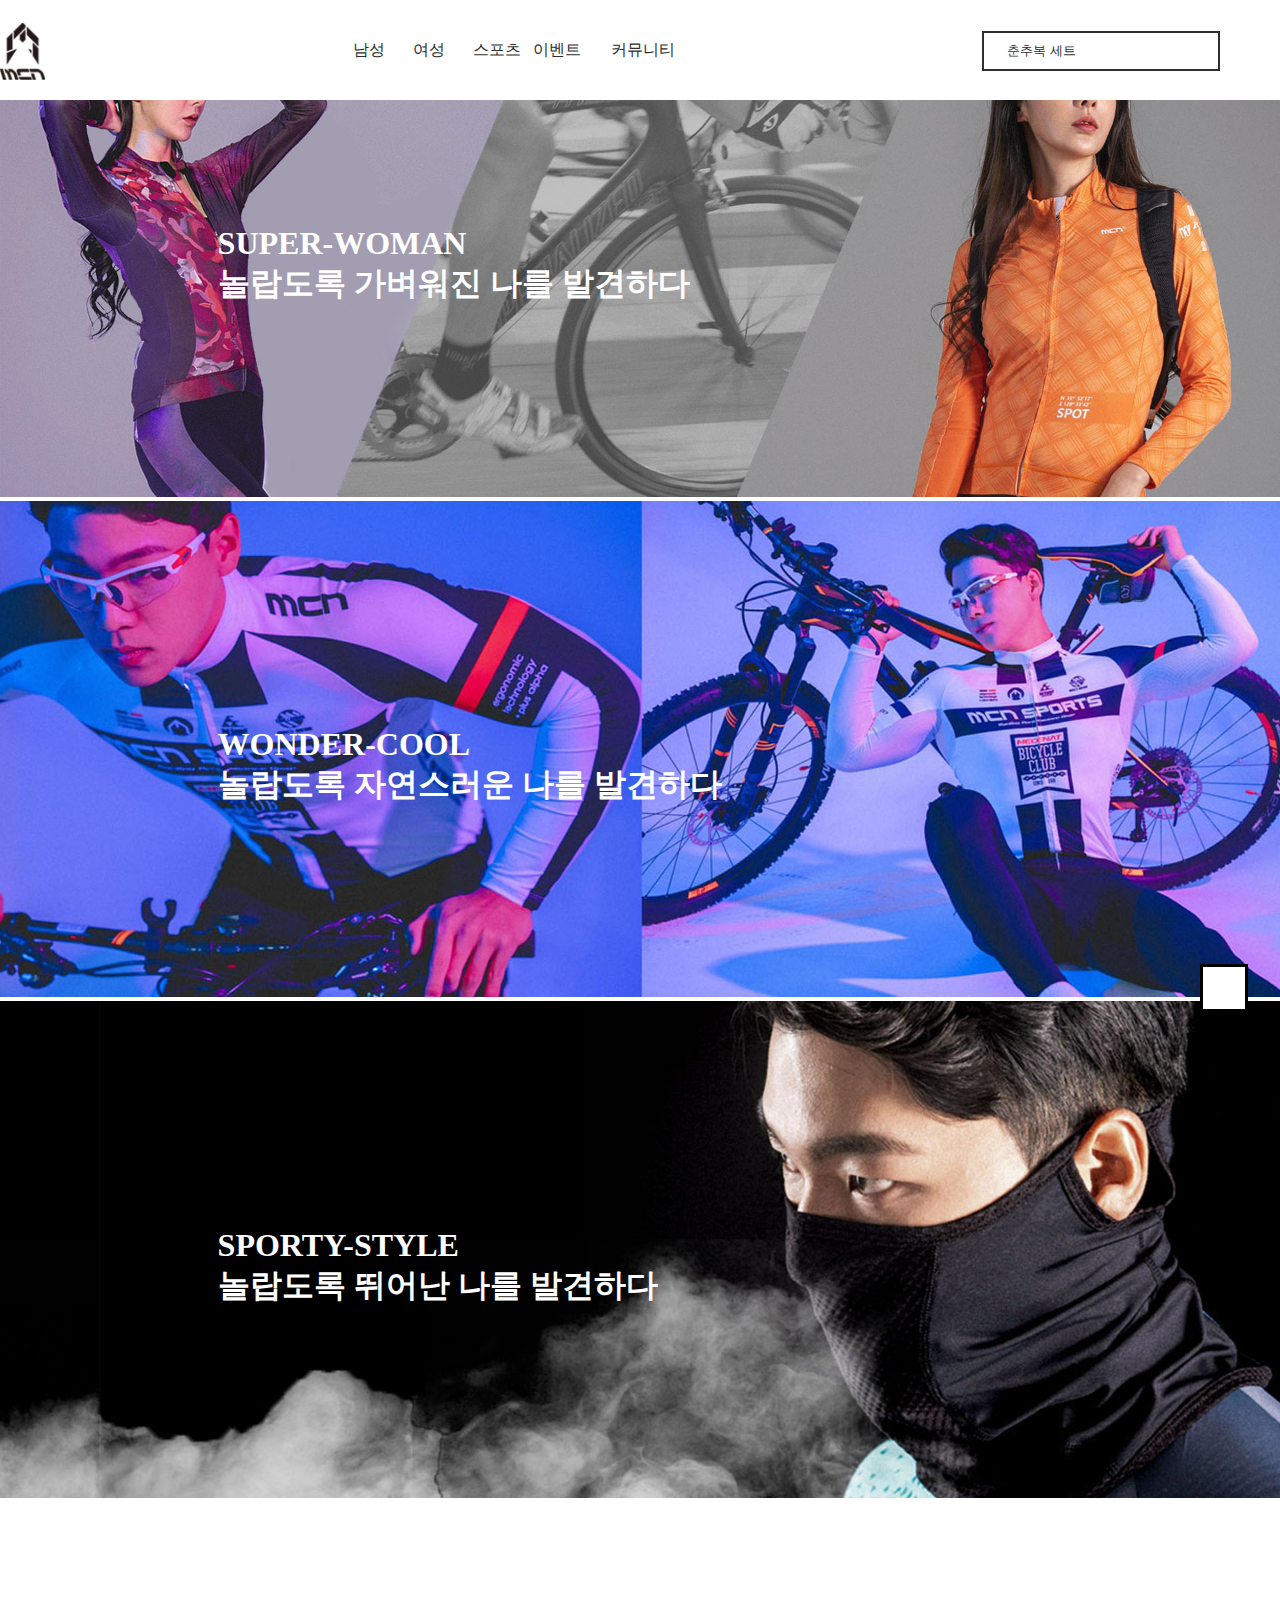
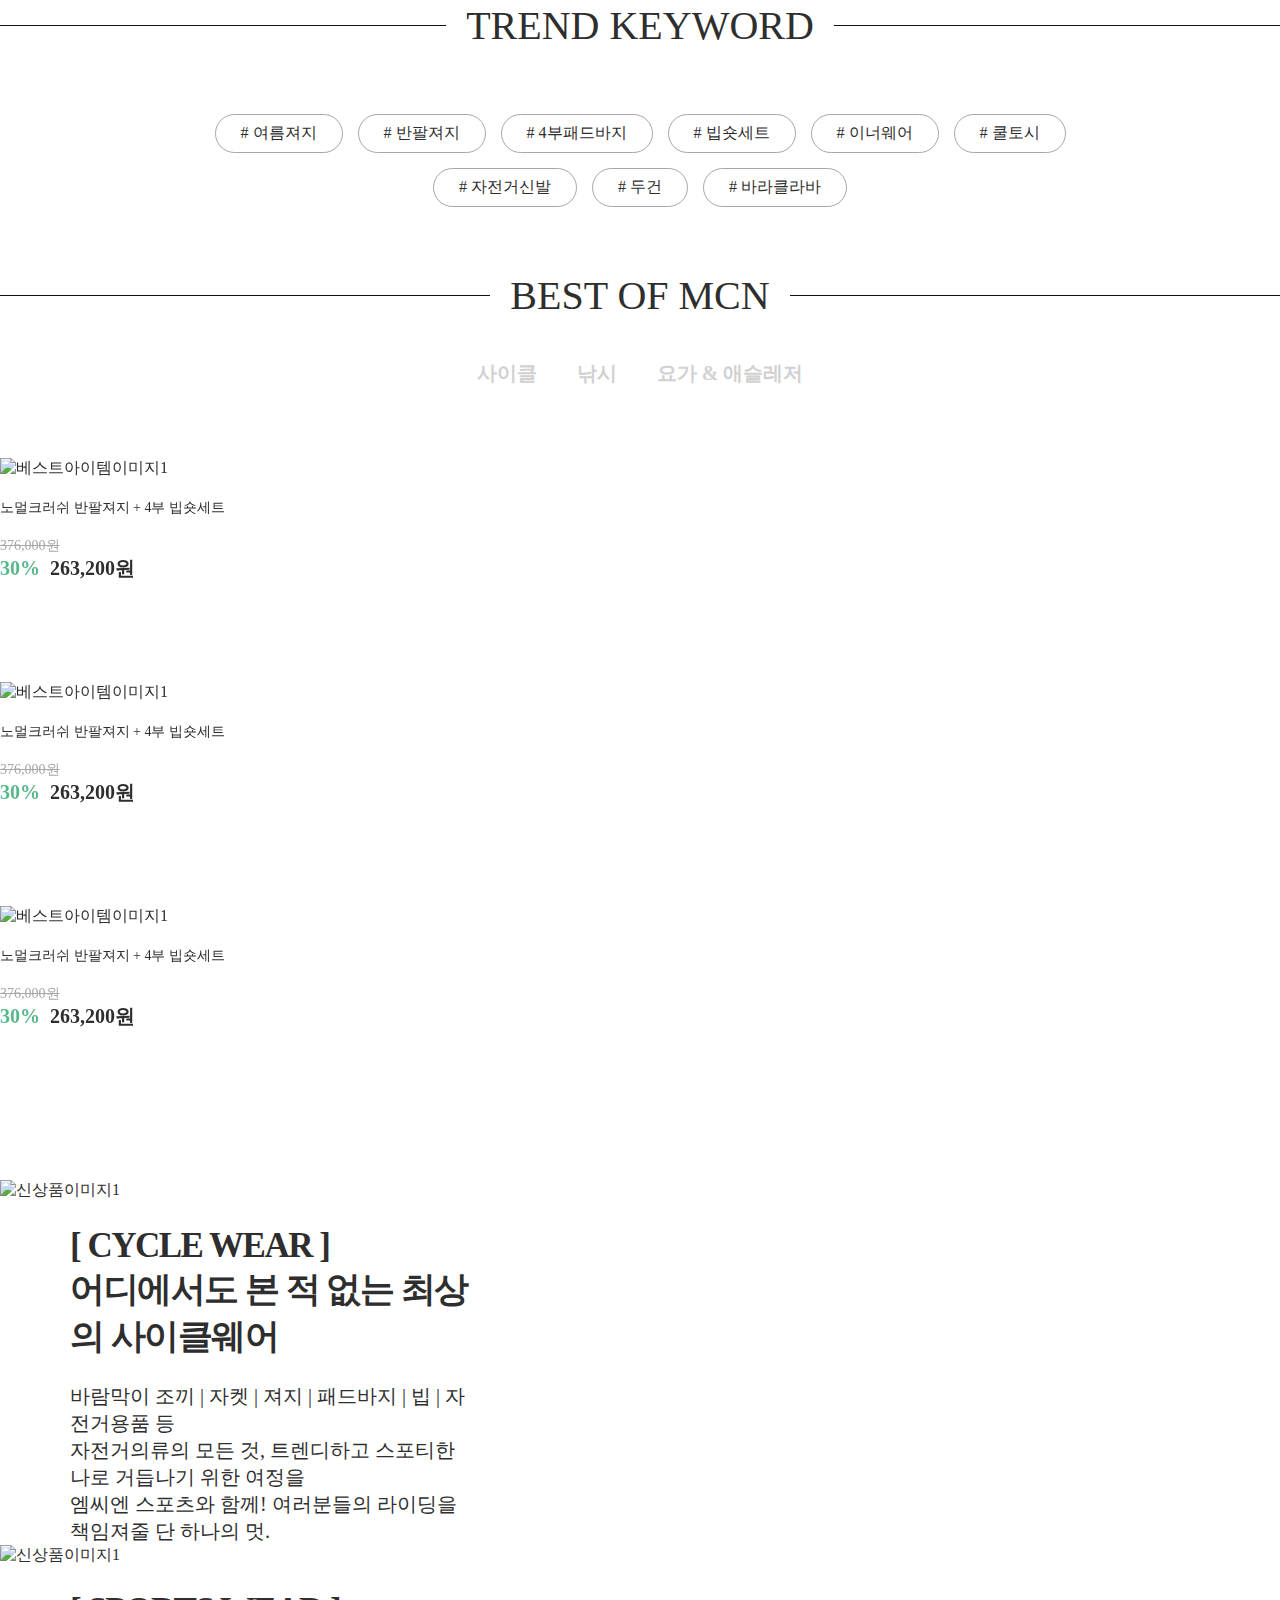
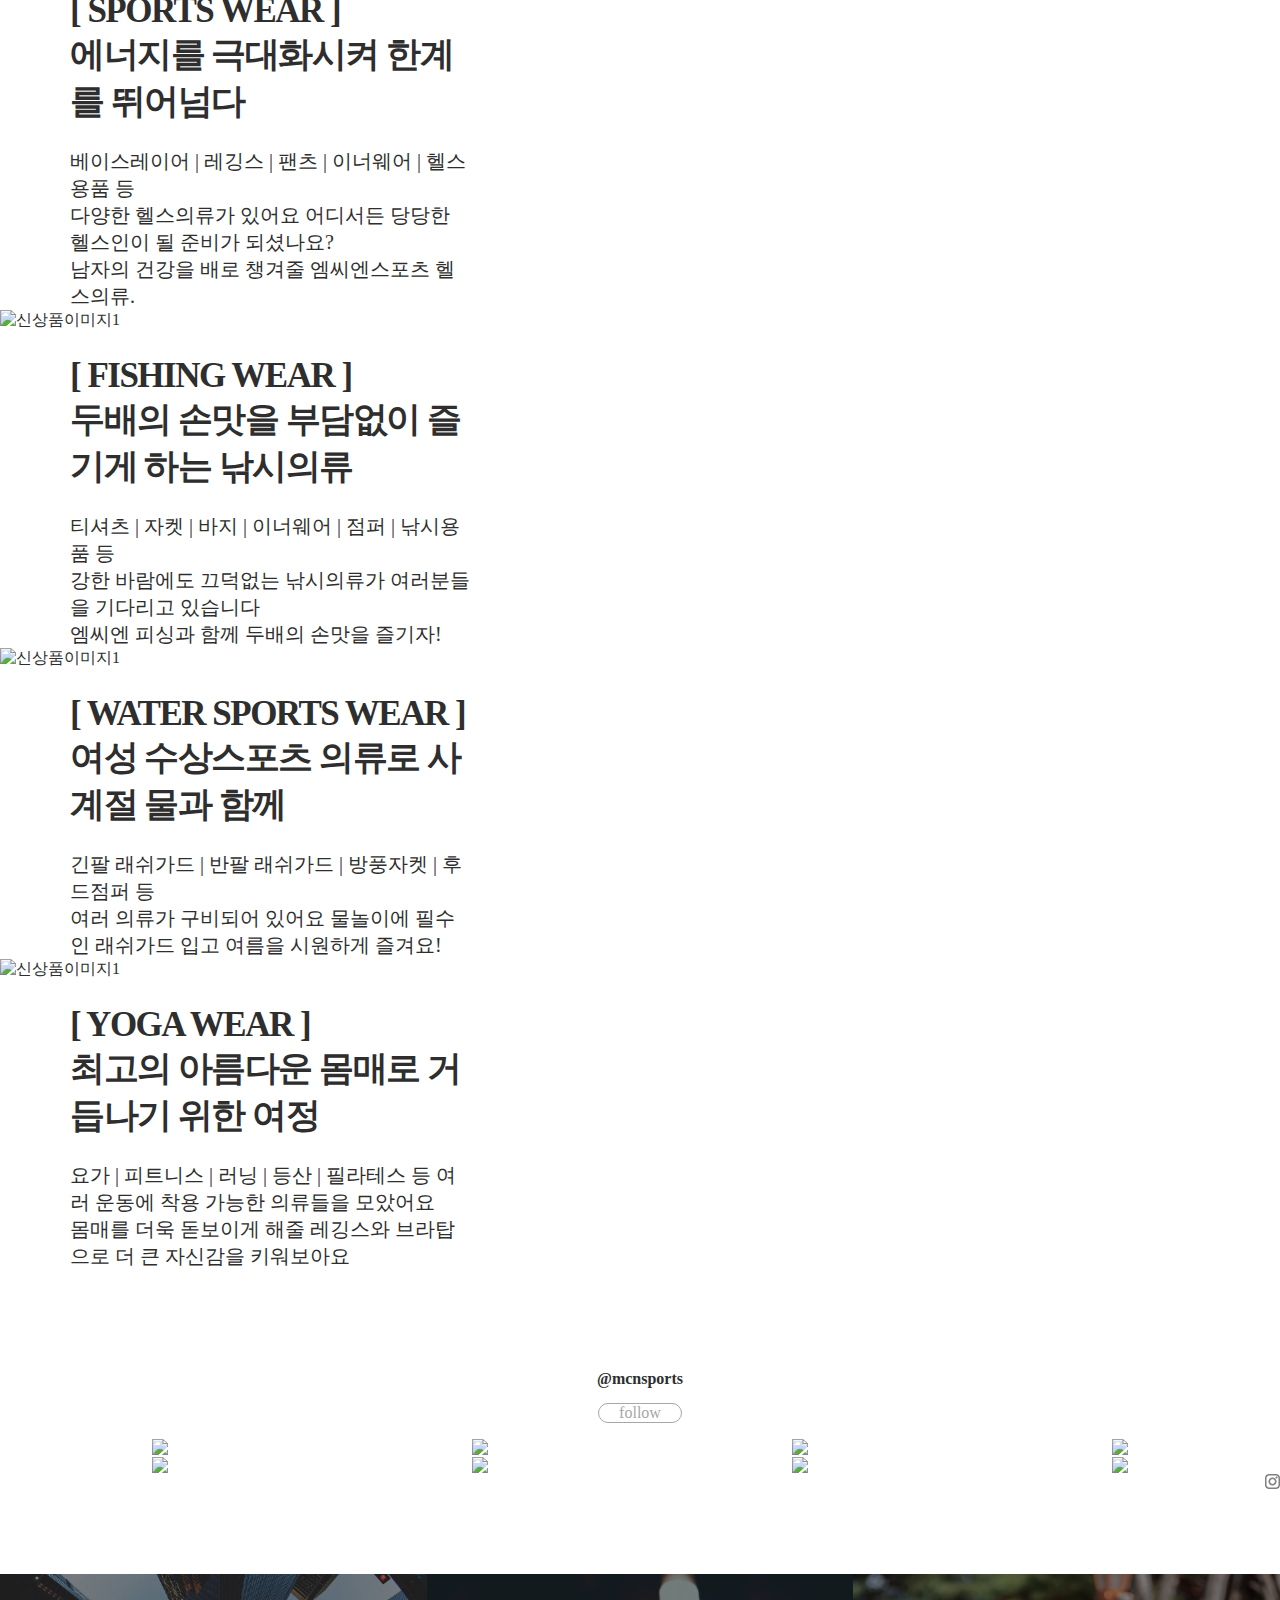
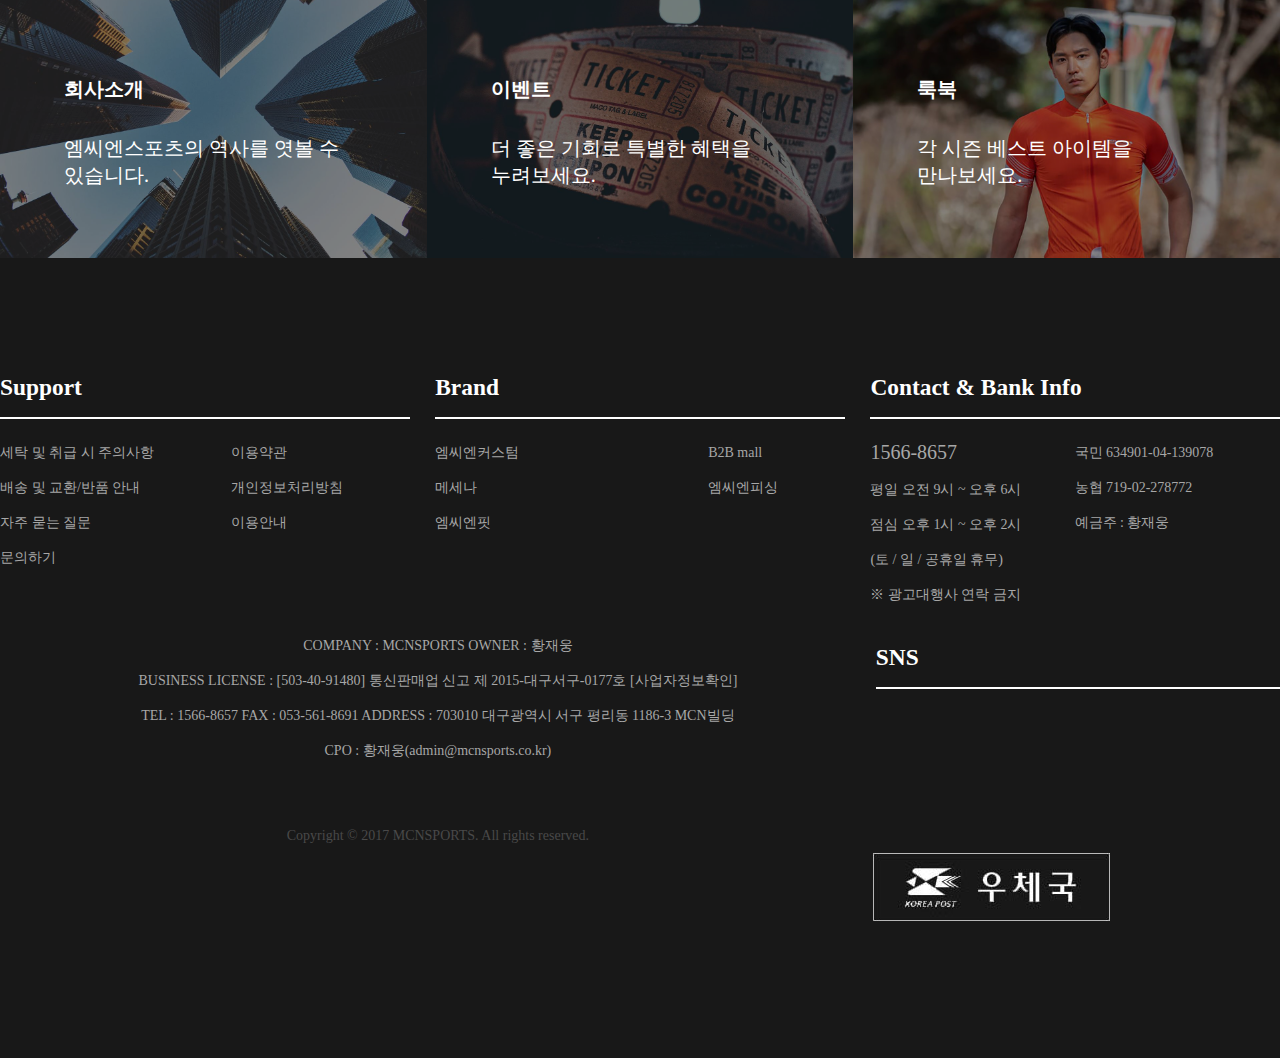
==== commit 623e507e: "renewal" ====
--- a/index.html
+++ b/index.html
@@ -48,23 +48,25 @@
         <nav>
           <ul class="gnb">
             <li class="firstCate">
-              <div class="firstCateText"><a href="./src/list.html">남성</a></div>
+              <div class="firstCateText">
+                <a href="./src/list.html">남성</a>
+              </div>
               <div class="secWrapBox">
                 <ul class="secCate">
-                  <li>Men</li>
-                  <li>셋업</li>
-                  <li>신상품</li>
+                  <li><a href="./src/secCate.html">Men</a></li>
+                  <li><a href="#">셋업</a></li>
+                  <li><a href="#">신상품</a></li>
                   <li>베스트</li>
                 </ul>
                 <ul class="secCate">
-                  <li>의류</li>
+                  <li><a href="./src/secCate.html">의류</a></li>
                   <li>탑 & 져지</li>
                   <li>팬츠 & 타이즈</li>
                   <li>바람막이 & 자켓</li>
                   <li>언더레이어</li>
                 </ul>
                 <ul class="secCate">
-                  <li>용품</li>
+                  <li><a href="./src/secCate.html">용품</a></li>
                   <li>모자 & 헤어밴드</li>
                   <li>마스크</li>
                   <li>가방</li>
@@ -74,13 +76,13 @@
                   <li>기타</li>
                 </ul>
                 <ul class="secCate">
-                  <li>스포츠</li>
+                  <li><a href="./src/secCate.html">스포츠</a></li>
                   <li>사이클</li>
                   <li>헬스 & 컴프레션</li>
                   <li>낚시</li>
                 </ul>
                 <ul class="secCate">
-                  <li>브랜드</li>
+                  <li><a href="./src/secCate.html">브랜드</a></li>
                   <li>MCN SPORTS</li>
                   <li>MCN FIT</li>
                   <li>MCN FISHING</li>
@@ -91,16 +93,18 @@
               </div>
             </li>
             <li class="firstCate">
-              <div class="firstCateText"><a href="./src/women.html">여성</a></div>
+              <div class="firstCateText">
+                <a href="./src/women.html">여성</a>
+              </div>
               <div class="secWrapBox">
                 <ul class="secCate">
-                  <li>Women</li>
+                  <li><a href="./src/secCate.html">Women</a></li>
                   <li>셋업</li>
                   <li>신상품</li>
                   <li>베스트</li>
                 </ul>
                 <ul class="secCate">
-                  <li>의류</li>
+                  <li><a href="./src/secCate.html">의류</a></li>
                   <li>래쉬가드</li>
                   <li>스포츠 브라</li>
                   <li>탑 & 져지</li>
@@ -109,7 +113,7 @@
                   <li>언더레이어</li>
                 </ul>
                 <ul class="secCate">
-                  <li>용품</li>
+                  <li><a href="./src/secCate.html">용품</a></li>
                   <li>모자 & 헤어밴드</li>
                   <li>마스크</li>
                   <li>가방</li>
@@ -119,13 +123,13 @@
                   <li>기타</li>
                 </ul>
                 <ul class="secCate">
-                  <li>스포츠</li>
+                  <li><a href="./src/secCate.html">스포츠</a></li>
                   <li>사이클</li>
                   <li>수상 스포츠</li>
-                  <li>요가</li>
-                </ul>
-                <ul class="secCate">
-                  <li>브랜드</li>
+                  <li>요가 & 애슬레저</li>
+                </ul>
+                <ul class="secCate">
+                  <li><a href="./src/secCate.html">브랜드</a></li>
                   <li>MCN SPORTS</li>
                   <li>MECENAT</li>
                 </ul>
@@ -134,16 +138,18 @@
                 </div>
               </div>
             </li>
-            <li class="firstCate">
-              <div class="firstCateText"><a href="#">키즈</a></div>
+            <!-- <li class="firstCate">
+              <div class="firstCateText">
+                <a href="./src/list.html">키즈</a>
+              </div>
               <div class="secWrapBox">
                 <ul class="secCate">
-                  <li>Kids</li>
+                  <li><a href="./src/secCate.html">Kids</a></li>
                   <li>신상품</li>
                   <li>베스트</li>
                 </ul>
                 <ul class="secCate">
-                  <li>용품</li>
+                  <li><a href="./src/secCate.html">용품</a></li>
                   <li>마스크</li>
                 </ul>
                 <ul class="secCate"></ul>
@@ -153,12 +159,14 @@
                   <img src="./img/modelImg_etc.jpg" alt="키즈모델이미지" />
                 </div>
               </div>
-            </li>
+            </li> -->
             <li class="firstCate brand">
-              <div class="firstCateText"><a href="#">스포츠</a></div>
+              <div class="firstCateText">
+                <a href="./src/sports.html">스포츠</a>
+              </div>
               <div class="secWrapBox">
                 <ul class="secCate">
-                  <li>사이클</li>
+                  <li><a href="./src/secCate.html">사이클</a></li>
                   <li>셋업</li>
                   <li>바람막이 & 자켓</li>
                   <li>져지</li>
@@ -166,14 +174,14 @@
                   <li>언더레이어</li>
                 </ul>
                 <ul class="secCate">
-                  <li>헬스 & 컴프레션</li>
+                  <li><a href="./src/secCate.html">헬스 & 컴프레션</a></li>
                   <li>셋업</li>
                   <li>탑 & 티셔츠</li>
                   <li>팬츠 & 타이즈</li>
                   <li>언더레이어</li>
                 </ul>
                 <ul class="secCate">
-                  <li>낚시</li>
+                  <li><a href="./src/secCate.html">낚시</a></li>
                   <li>셋업</li>
                   <li>져지 & 티셔츠</li>
                   <li>바람막이 & 자켓</li>
@@ -181,14 +189,14 @@
                   <li>언더레이어</li>
                 </ul>
                 <ul class="secCate">
-                  <li>수상스포츠</li>
+                  <li><a href="./src/secCate.html">수상스포츠</a></li>
                   <li>셋업</li>
                   <li>아우터</li>
                   <li>상의</li>
                   <li>하의</li>
                 </ul>
                 <ul class="secCate">
-                  <li>요가</li>
+                  <li><a href="./src/secCate.html">요가 & 애슬레저</a></li>
                   <li>셋업</li>
                   <li>스포츠 브라</li>
                   <li>레깅스</li>
@@ -199,10 +207,10 @@
               </div>
             </li>
             <li class="firstCate">
-              <a href="#">이벤트</a>
+              <a href="./src/event.html">이벤트</a>
             </li>
             <li class="firstCate">
-              <a href="#">커뮤니티</a>
+              <a href="./src/community.html">커뮤니티</a>
             </li>
           </ul>
         </nav>
@@ -222,7 +230,7 @@
             <a href="#"><i class="xi-search"></i></a>
           </div> -->
           <div class="userIcon">
-            <a href="#"><i class="xi-user-o"></i></a>
+            <a href="./src/mypage.html"><i class="xi-user-o"></i></a>
           </div>
           <div class="userIcon">
             <a href="#"><i class="xi-basket"></i></a>
@@ -292,92 +300,371 @@
       <section id="bestItem">
         <div class="inner">
           <div class="title"><a href="#" class="t1 line">BEST OF MCN</a></div>
-          <div class="swiper mySwiper">
-            <div class="swiper-wrapper">
-              <div class="swiper-slide">
-                <img src="./img/best_item1.jpg" alt="베스트아이템이미지1" />
-                <div class="desc">
-                  <p>노멀크러쉬 반팔져지 + 4부 빕숏세트</p>
-                  <p>376,000원</p>
-                  <p><span>30%</span>263,200원</p>
-                </div>
-              </div>
-              <div class="swiper-slide">
-                <img src="./img/best_item2.jpg" alt="베스트아이템이미지2" />
-                <div class="desc">
-                  <p>노멀크러쉬 반팔져지 + 4부 빕숏세트</p>
-                  <p>376,000원</p>
-                  <p><span>30%</span>263,200원</p>
-                </div>
-              </div>
-              <div class="swiper-slide">
-                <img src="./img/best_item3.jpg" alt="베스트아이템이미지3" />
-                <div class="desc">
-                  <p>노멀크러쉬 반팔져지 + 4부 빕숏세트</p>
-                  <p>376,000원</p>
-                  <p><span>30%</span>263,200원</p>
-                </div>
-              </div>
-              <div class="swiper-slide">
-                <img src="./img/best_item4.jpg" alt="베스트아이템이미지4" />
-                <div class="desc">
-                  <p>노멀크러쉬 반팔져지 + 4부 빕숏세트</p>
-                  <p>376,000원</p>
-                  <p><span>30%</span>263,200원</p>
-                </div>
-              </div>
-              <div class="swiper-slide">
-                <img src="./img/best_item5.jpg" alt="베스트아이템이미지5" />
-                <div class="desc">
-                  <p>노멀크러쉬 반팔져지 + 4부 빕숏세트</p>
-                  <p>376,000원</p>
-                  <p><span>30%</span>263,200원</p>
-                </div>
-              </div>
-              <div class="swiper-slide">
-                <img src="./img/best_item6.jpg" alt="베스트아이템이미지6" />
-                <div class="desc">
-                  <p>노멀크러쉬 반팔져지 + 4부 빕숏세트</p>
-                  <p>376,000원</p>
-                  <p><span>30%</span>263,200원</p>
-                </div>
-              </div>
-              <div class="swiper-slide">
-                <img src="./img/best_item7.jpg" alt="베스트아이템이미지7" />
-                <div class="desc">
-                  <p>노멀크러쉬 반팔져지 + 4부 빕숏세트</p>
-                  <p>376,000원</p>
-                  <p><span>30%</span>263,200원</p>
-                </div>
-              </div>
-              <div class="swiper-slide">
-                <img src="./img/best_item8.jpg" alt="베스트아이템이미지8" />
-                <div class="desc">
-                  <p>노멀크러쉬 반팔져지 + 4부 빕숏세트</p>
-                  <p>376,000원</p>
-                  <p><span>30%</span>263,200원</p>
-                </div>
-              </div>
-              <div class="swiper-slide">
-                <img src="./img/best_item9.jpg" alt="베스트아이템이미지9" />
-                <div class="desc">
-                  <p>노멀크러쉬 반팔져지 + 4부 빕숏세트</p>
-                  <p>376,000원</p>
-                  <p><span>30%</span>263,200원</p>
-                </div>
-              </div>
-              <div class="swiper-slide">
-                <img src="./img/best_item10.jpg" alt="베스트아이템이미지10" />
-                <div class="desc">
-                  <p>노멀크러쉬 반팔져지 + 4부 빕숏세트</p>
-                  <p>376,000원</p>
-                  <p><span>30%</span>263,200원</p>
-                </div>
-              </div>
-            </div>
-            <div class="swiper-button-next"></div>
-            <div class="swiper-button-prev"></div>
-            <div class="swiper-pagination"></div>
+          <div class="bestTab">
+            <ul class="bestTabNavi">
+              <li><a href="#bestTab01">사이클</a></li>
+              <li><a href="#bestTab02">낚시</a></li>
+              <li><a href="#bestTab03">요가 & 애슬레저</a></li>
+            </ul>
+            <div class="bestTabCon">
+              <div id="bestTab01">
+                <div class="swiper mySwiper">
+                  <div class="swiper-wrapper">
+                    <div class="swiper-slide">
+                      <img
+                        src="./img/best_item1.jpg"
+                        alt="베스트아이템이미지1"
+                      />
+                      <div class="desc">
+                        <p>노멀크러쉬 반팔져지 + 4부 빕숏세트</p>
+                        <p>376,000원</p>
+                        <p><span>30%</span>263,200원</p>
+                      </div>
+                    </div>
+                    <div class="swiper-slide">
+                      <img
+                        src="./img/best_item2.jpg"
+                        alt="베스트아이템이미지2"
+                      />
+                      <div class="desc">
+                        <p>노멀크러쉬 반팔져지 + 4부 빕숏세트</p>
+                        <p>376,000원</p>
+                        <p><span>30%</span>263,200원</p>
+                      </div>
+                    </div>
+                    <div class="swiper-slide">
+                      <img
+                        src="./img/best_item3.jpg"
+                        alt="베스트아이템이미지3"
+                      />
+                      <div class="desc">
+                        <p>노멀크러쉬 반팔져지 + 4부 빕숏세트</p>
+                        <p>376,000원</p>
+                        <p><span>30%</span>263,200원</p>
+                      </div>
+                    </div>
+                    <div class="swiper-slide">
+                      <img
+                        src="./img/best_item4.jpg"
+                        alt="베스트아이템이미지4"
+                      />
+                      <div class="desc">
+                        <p>노멀크러쉬 반팔져지 + 4부 빕숏세트</p>
+                        <p>376,000원</p>
+                        <p><span>30%</span>263,200원</p>
+                      </div>
+                    </div>
+                    <div class="swiper-slide">
+                      <img
+                        src="./img/best_item5.jpg"
+                        alt="베스트아이템이미지5"
+                      />
+                      <div class="desc">
+                        <p>노멀크러쉬 반팔져지 + 4부 빕숏세트</p>
+                        <p>376,000원</p>
+                        <p><span>30%</span>263,200원</p>
+                      </div>
+                    </div>
+                    <div class="swiper-slide">
+                      <img
+                        src="./img/best_item6.jpg"
+                        alt="베스트아이템이미지6"
+                      />
+                      <div class="desc">
+                        <p>노멀크러쉬 반팔져지 + 4부 빕숏세트</p>
+                        <p>376,000원</p>
+                        <p><span>30%</span>263,200원</p>
+                      </div>
+                    </div>
+                    <div class="swiper-slide">
+                      <img
+                        src="./img/best_item7.jpg"
+                        alt="베스트아이템이미지7"
+                      />
+                      <div class="desc">
+                        <p>노멀크러쉬 반팔져지 + 4부 빕숏세트</p>
+                        <p>376,000원</p>
+                        <p><span>30%</span>263,200원</p>
+                      </div>
+                    </div>
+                    <div class="swiper-slide">
+                      <img
+                        src="./img/best_item8.jpg"
+                        alt="베스트아이템이미지8"
+                      />
+                      <div class="desc">
+                        <p>노멀크러쉬 반팔져지 + 4부 빕숏세트</p>
+                        <p>376,000원</p>
+                        <p><span>30%</span>263,200원</p>
+                      </div>
+                    </div>
+                    <div class="swiper-slide">
+                      <img
+                        src="./img/best_item9.jpg"
+                        alt="베스트아이템이미지9"
+                      />
+                      <div class="desc">
+                        <p>노멀크러쉬 반팔져지 + 4부 빕숏세트</p>
+                        <p>376,000원</p>
+                        <p><span>30%</span>263,200원</p>
+                      </div>
+                    </div>
+                    <div class="swiper-slide">
+                      <img
+                        src="./img/best_item10.jpg"
+                        alt="베스트아이템이미지10"
+                      />
+                      <div class="desc">
+                        <p>노멀크러쉬 반팔져지 + 4부 빕숏세트</p>
+                        <p>376,000원</p>
+                        <p><span>30%</span>263,200원</p>
+                      </div>
+                    </div>
+                  </div>
+                  <div class="swiper-button-next"></div>
+                  <div class="swiper-button-prev"></div>
+                  <div class="swiper-pagination"></div>
+                </div>
+              </div>
+              <div id="bestTab02">
+                <div class="swiper mySwiper">
+                  <div class="swiper-wrapper">
+                    <div class="swiper-slide">
+                      <img
+                        src="./img/best_item1.jpg"
+                        alt="베스트아이템이미지1"
+                      />
+                      <div class="desc">
+                        <p>노멀크러쉬 반팔져지 + 4부 빕숏세트</p>
+                        <p>376,000원</p>
+                        <p><span>30%</span>263,200원</p>
+                      </div>
+                    </div>
+                    <div class="swiper-slide">
+                      <img
+                        src="./img/best_item2.jpg"
+                        alt="베스트아이템이미지2"
+                      />
+                      <div class="desc">
+                        <p>노멀크러쉬 반팔져지 + 4부 빕숏세트</p>
+                        <p>376,000원</p>
+                        <p><span>30%</span>263,200원</p>
+                      </div>
+                    </div>
+                    <div class="swiper-slide">
+                      <img
+                        src="./img/best_item3.jpg"
+                        alt="베스트아이템이미지3"
+                      />
+                      <div class="desc">
+                        <p>노멀크러쉬 반팔져지 + 4부 빕숏세트</p>
+                        <p>376,000원</p>
+                        <p><span>30%</span>263,200원</p>
+                      </div>
+                    </div>
+                    <div class="swiper-slide">
+                      <img
+                        src="./img/best_item4.jpg"
+                        alt="베스트아이템이미지4"
+                      />
+                      <div class="desc">
+                        <p>노멀크러쉬 반팔져지 + 4부 빕숏세트</p>
+                        <p>376,000원</p>
+                        <p><span>30%</span>263,200원</p>
+                      </div>
+                    </div>
+                    <div class="swiper-slide">
+                      <img
+                        src="./img/best_item5.jpg"
+                        alt="베스트아이템이미지5"
+                      />
+                      <div class="desc">
+                        <p>노멀크러쉬 반팔져지 + 4부 빕숏세트</p>
+                        <p>376,000원</p>
+                        <p><span>30%</span>263,200원</p>
+                      </div>
+                    </div>
+                    <div class="swiper-slide">
+                      <img
+                        src="./img/best_item6.jpg"
+                        alt="베스트아이템이미지6"
+                      />
+                      <div class="desc">
+                        <p>노멀크러쉬 반팔져지 + 4부 빕숏세트</p>
+                        <p>376,000원</p>
+                        <p><span>30%</span>263,200원</p>
+                      </div>
+                    </div>
+                    <div class="swiper-slide">
+                      <img
+                        src="./img/best_item7.jpg"
+                        alt="베스트아이템이미지7"
+                      />
+                      <div class="desc">
+                        <p>노멀크러쉬 반팔져지 + 4부 빕숏세트</p>
+                        <p>376,000원</p>
+                        <p><span>30%</span>263,200원</p>
+                      </div>
+                    </div>
+                    <div class="swiper-slide">
+                      <img
+                        src="./img/best_item8.jpg"
+                        alt="베스트아이템이미지8"
+                      />
+                      <div class="desc">
+                        <p>노멀크러쉬 반팔져지 + 4부 빕숏세트</p>
+                        <p>376,000원</p>
+                        <p><span>30%</span>263,200원</p>
+                      </div>
+                    </div>
+                    <div class="swiper-slide">
+                      <img
+                        src="./img/best_item9.jpg"
+                        alt="베스트아이템이미지9"
+                      />
+                      <div class="desc">
+                        <p>노멀크러쉬 반팔져지 + 4부 빕숏세트</p>
+                        <p>376,000원</p>
+                        <p><span>30%</span>263,200원</p>
+                      </div>
+                    </div>
+                    <div class="swiper-slide">
+                      <img
+                        src="./img/best_item10.jpg"
+                        alt="베스트아이템이미지10"
+                      />
+                      <div class="desc">
+                        <p>노멀크러쉬 반팔져지 + 4부 빕숏세트</p>
+                        <p>376,000원</p>
+                        <p><span>30%</span>263,200원</p>
+                      </div>
+                    </div>
+                  </div>
+                  <div class="swiper-button-next"></div>
+                  <div class="swiper-button-prev"></div>
+                  <div class="swiper-pagination"></div>
+                </div>
+              </div>
+              <div id="bestTab03">
+                <div class="swiper mySwiper">
+                  <div class="swiper-wrapper">
+                    <div class="swiper-slide">
+                      <img
+                        src="./img/best_item1.jpg"
+                        alt="베스트아이템이미지1"
+                      />
+                      <div class="desc">
+                        <p>노멀크러쉬 반팔져지 + 4부 빕숏세트</p>
+                        <p>376,000원</p>
+                        <p><span>30%</span>263,200원</p>
+                      </div>
+                    </div>
+                    <div class="swiper-slide">
+                      <img
+                        src="./img/best_item2.jpg"
+                        alt="베스트아이템이미지2"
+                      />
+                      <div class="desc">
+                        <p>노멀크러쉬 반팔져지 + 4부 빕숏세트</p>
+                        <p>376,000원</p>
+                        <p><span>30%</span>263,200원</p>
+                      </div>
+                    </div>
+                    <div class="swiper-slide">
+                      <img
+                        src="./img/best_item3.jpg"
+                        alt="베스트아이템이미지3"
+                      />
+                      <div class="desc">
+                        <p>노멀크러쉬 반팔져지 + 4부 빕숏세트</p>
+                        <p>376,000원</p>
+                        <p><span>30%</span>263,200원</p>
+                      </div>
+                    </div>
+                    <div class="swiper-slide">
+                      <img
+                        src="./img/best_item4.jpg"
+                        alt="베스트아이템이미지4"
+                      />
+                      <div class="desc">
+                        <p>노멀크러쉬 반팔져지 + 4부 빕숏세트</p>
+                        <p>376,000원</p>
+                        <p><span>30%</span>263,200원</p>
+                      </div>
+                    </div>
+                    <div class="swiper-slide">
+                      <img
+                        src="./img/best_item5.jpg"
+                        alt="베스트아이템이미지5"
+                      />
+                      <div class="desc">
+                        <p>노멀크러쉬 반팔져지 + 4부 빕숏세트</p>
+                        <p>376,000원</p>
+                        <p><span>30%</span>263,200원</p>
+                      </div>
+                    </div>
+                    <div class="swiper-slide">
+                      <img
+                        src="./img/best_item6.jpg"
+                        alt="베스트아이템이미지6"
+                      />
+                      <div class="desc">
+                        <p>노멀크러쉬 반팔져지 + 4부 빕숏세트</p>
+                        <p>376,000원</p>
+                        <p><span>30%</span>263,200원</p>
+                      </div>
+                    </div>
+                    <div class="swiper-slide">
+                      <img
+                        src="./img/best_item7.jpg"
+                        alt="베스트아이템이미지7"
+                      />
+                      <div class="desc">
+                        <p>노멀크러쉬 반팔져지 + 4부 빕숏세트</p>
+                        <p>376,000원</p>
+                        <p><span>30%</span>263,200원</p>
+                      </div>
+                    </div>
+                    <div class="swiper-slide">
+                      <img
+                        src="./img/best_item8.jpg"
+                        alt="베스트아이템이미지8"
+                      />
+                      <div class="desc">
+                        <p>노멀크러쉬 반팔져지 + 4부 빕숏세트</p>
+                        <p>376,000원</p>
+                        <p><span>30%</span>263,200원</p>
+                      </div>
+                    </div>
+                    <div class="swiper-slide">
+                      <img
+                        src="./img/best_item9.jpg"
+                        alt="베스트아이템이미지9"
+                      />
+                      <div class="desc">
+                        <p>노멀크러쉬 반팔져지 + 4부 빕숏세트</p>
+                        <p>376,000원</p>
+                        <p><span>30%</span>263,200원</p>
+                      </div>
+                    </div>
+                    <div class="swiper-slide">
+                      <img
+                        src="./img/best_item10.jpg"
+                        alt="베스트아이템이미지10"
+                      />
+                      <div class="desc">
+                        <p>노멀크러쉬 반팔져지 + 4부 빕숏세트</p>
+                        <p>376,000원</p>
+                        <p><span>30%</span>263,200원</p>
+                      </div>
+                    </div>
+                  </div>
+                  <div class="swiper-button-next"></div>
+                  <div class="swiper-button-prev"></div>
+                  <div class="swiper-pagination"></div>
+                </div>
+              </div>
+            </div>
           </div>
         </div>
       </section>
@@ -387,41 +674,169 @@
         <div class="arrivalSlide">
           <div>
             <a href="javascript:void(0)">
-              <img src="./img/arrval_01.jpg" alt="신상품이미지1" />
+              <img
+                src="https://via.placeholder.com/1920x800"
+                alt="신상품이미지1"
+              />
               <div class="desc">
-                <p>2022 S/S</p>
-                <p>NEW ARRIVAL</p>
-                <p>VIEW</p>
+                <p class="text">
+                  <span
+                    >[ CYCLE WEAR ]<br />어디에서도 본 적 없는 최상의
+                    사이클웨어</span
+                  ><br />
+                  <br />
+                  바람막이 조끼 | 자켓 | 져지 | 패드바지 | 빕 | 자전거용품 등<br />
+                  자전거의류의 모든 것, 트렌디하고 스포티한 나로 거듭나기 위한
+                  여정을<br />
+                  엠씨엔 스포츠와 함께! 여러분들의 라이딩을 책임져줄 단 하나의
+                  멋.
+                </p>
+                <!-- <p>VIEW</p> -->
+                <div class="relPrdBox">
+                  <div class="relPrd">
+                    <img src="./img/best_item13.jpg" alt="" />
+                  </div>
+                  <div class="relPrd">
+                    <img src="./img/best_item13.jpg" alt="" />
+                  </div>
+                  <div class="relPrd">
+                    <img src="./img/best_item13.jpg" alt="" />
+                  </div>
+                </div>
               </div>
             </a>
           </div>
           <div>
             <a href="javascript:void(0)">
-              <img src="./img/arrval_02.jpg" alt="신상품이미지2" />
+              <img
+                src="https://via.placeholder.com/1920x800"
+                alt="신상품이미지1"
+              />
               <div class="desc">
-                <p>2022 S/S</p>
-                <p>NEW ARRIVAL</p>
-                <p>VIEW</p>
+                <p class="text">
+                  <span
+                    >[ SPORTS WEAR ]<br />에너지를 극대화시켜 한계를
+                    뛰어넘다</span
+                  ><br />
+                  <br />
+                  베이스레이어 | 레깅스 | 팬츠 | 이너웨어 | 헬스 용품 등
+                  <br />다양한 헬스의류가 있어요 어디서든 당당한 헬스인이 될
+                  준비가 되셨나요? <br />남자의 건강을 배로 챙겨줄 엠씨엔스포츠
+                  헬스의류.
+                </p>
+                <!-- <p>VIEW</p> -->
+                <div class="relPrdBox">
+                  <div class="relPrd">
+                    <img src="./img/best_item13.jpg" alt="" />
+                  </div>
+                  <div class="relPrd">
+                    <img src="./img/best_item13.jpg" alt="" />
+                  </div>
+                  <div class="relPrd">
+                    <img src="./img/best_item13.jpg" alt="" />
+                  </div>
+                </div>
               </div>
             </a>
           </div>
           <div>
             <a href="javascript:void(0)">
-              <img src="./img/arrval_03.jpg" alt="신상품이미지3" />
+              <img
+                src="https://via.placeholder.com/1920x800"
+                alt="신상품이미지1"
+              />
               <div class="desc">
-                <p>2022 S/S</p>
-                <p>NEW ARRIVAL</p>
-                <p>VIEW</p>
+                <p class="text">
+                  <span
+                    >[ FISHING WEAR ]<br />두배의 손맛을 부담없이 즐기게 하는
+                    낚시의류</span
+                  ><br />
+                  <br />
+                  티셔츠 | 자켓 | 바지 | 이너웨어 | 점퍼 | 낚시용품 등<br />
+                  강한 바람에도 끄덕없는 낚시의류가 여러분들을 기다리고
+                  있습니다<br />
+                  엠씨엔 피싱과 함께 두배의 손맛을 즐기자!
+                  <br />
+                </p>
+                <!-- <p>VIEW</p> -->
+                <div class="relPrdBox">
+                  <div class="relPrd">
+                    <img src="./img/best_item13.jpg" alt="" />
+                  </div>
+                  <div class="relPrd">
+                    <img src="./img/best_item13.jpg" alt="" />
+                  </div>
+                  <div class="relPrd">
+                    <img src="./img/best_item13.jpg" alt="" />
+                  </div>
+                </div>
               </div>
             </a>
           </div>
           <div>
             <a href="javascript:void(0)">
-              <img src="./img/arrval_04.jpg" alt="신상품이미지4" />
+              <img
+                src="https://via.placeholder.com/1920x800"
+                alt="신상품이미지1"
+              />
               <div class="desc">
-                <p>2022 S/S</p>
-                <p>NEW ARRIVAL</p>
-                <p>VIEW</p>
+                <p class="text">
+                  <span
+                    >[ WATER SPORTS WEAR ]<br />여성 수상스포츠 의류로 사계절
+                    물과 함께</span
+                  ><br />
+                  <br />
+                  긴팔 래쉬가드 | 반팔 래쉬가드 | 방풍자켓 | 후드점퍼 등<br />
+                  여러 의류가 구비되어 있어요 물놀이에 필수인 래쉬가드 입고
+                  여름을 시원하게 즐겨요!
+                </p>
+                <!-- <p>VIEW</p> -->
+                <div class="relPrdBox">
+                  <div class="relPrd">
+                    <img src="./img/best_item13.jpg" alt="" />
+                  </div>
+                  <div class="relPrd">
+                    <img src="./img/best_item13.jpg" alt="" />
+                  </div>
+                  <div class="relPrd">
+                    <img src="./img/best_item13.jpg" alt="" />
+                  </div>
+                </div>
+              </div>
+            </a>
+          </div>
+          <div>
+            <a href="javascript:void(0)">
+              <img
+                src="https://via.placeholder.com/1920x800"
+                alt="신상품이미지1"
+              />
+              <div class="desc">
+                <p class="text">
+                  <span
+                    >[ YOGA WEAR ]<br />최고의 아름다운 몸매로 거듭나기 위한
+                    여정</span
+                  ><br />
+                  <br />
+                  요가 | 피트니스 | 러닝 | 등산 | 필라테스 등 여러 운동에 착용
+                  가능한 의류들을 모았어요
+                  <br />
+                  몸매를 더욱 돋보이게 해줄 레깅스와 브라탑으로 더 큰 자신감을
+                  키워보아요
+                  <br />
+                </p>
+                <!-- <p>VIEW</p> -->
+                <div class="relPrdBox">
+                  <div class="relPrd">
+                    <img src="./img/best_item13.jpg" alt="" />
+                  </div>
+                  <div class="relPrd">
+                    <img src="./img/best_item13.jpg" alt="" />
+                  </div>
+                  <div class="relPrd">
+                    <img src="./img/best_item13.jpg" alt="" />
+                  </div>
+                </div>
               </div>
             </a>
           </div>
@@ -435,7 +850,7 @@
             <span>@mcnsports</span>
           </div>
           <div class="snsMove">
-            <a href="javascript:void(0)">follow</a>
+            <a href="https://www.instagram.com/mcnsports/">follow</a>
           </div>
           <ul class="snsPhoto">
             <li>
@@ -501,7 +916,7 @@
             </a>
           </div>
           <div class="box">
-            <a href="javascript:void(0)">
+            <a href="./src/event.html">
               <div class="overlay"></div>
               <img src="./img/event_ver2.jpg" alt="이벤트이미지" />
               <div class="desc">
@@ -554,13 +969,27 @@
             <div class="onBoxTitle"><h3>Brand</h3></div>
             <div class="flexBox">
               <ul class="leftBox">
-                <li><a href="javascript:void(0)">엠씨엔커스텀</a></li>
-                <li><a href="javascript:void(0)">메세나</a></li>
-                <li><a href="javascript:void(0)">엠씨엔핏</a></li>
+                <li>
+                  <a href="https://mcncustom.com/" target="_blank"
+                    >엠씨엔커스텀</a
+                  >
+                </li>
+                <li>
+                  <a href="https://mecenat.co.kr/" target="_blank">메세나</a>
+                </li>
+                <li>
+                  <a href="https://mcnfit.co.kr/" target="_blank">엠씨엔핏</a>
+                </li>
               </ul>
               <ul class="rightBox">
-                <li><a href="javascript:void(0)">B2B mall</a></li>
-                <li><a href="javascript:void(0)">엠씨엔피싱</a></li>
+                <li>
+                  <a href="https://mcnorder.com/" target="_blank">B2B mall</a>
+                </li>
+                <li>
+                  <a href="https://mcnfishing.com/" target="_blank"
+                    >엠씨엔피싱</a
+                  >
+                </li>
               </ul>
             </div>
           </div>
@@ -609,15 +1038,26 @@
               <div class="snsTitle"><h3>SNS</h3></div>
               <ul class="snsBox">
                 <li>
-                  <a href="javascript:void(0)"
+                  <a href="https://www.facebook.com/mcnsportss" target="_blank"
                     ><i class="xi-facebook-official"></i
                   ></a>
                 </li>
                 <li>
-                  <a href="javascript:void(0)"><i class="xi-instagram"></i></a>
-                </li>
-                <li>
-                  <a href="javascript:void(0)"><i class="xi-blogger"></i></a>
+                  <a href="https://www.instagram.com/mcnsports/" target="_blank"
+                    ><i class="xi-instagram"></i
+                  ></a>
+                </li>
+                <li>
+                  <a href="https://blog.naver.com/jwhwng" target="_blank"
+                    ><i class="xi-blogger"></i
+                  ></a>
+                </li>
+                <li>
+                  <a
+                    href="https://www.youtube.com/channel/UCr8U69d1H43DE5VucJsaotw/featured"
+                    target="_blank"
+                    ><i class="xi-youtube-play"></i
+                  ></a>
                 </li>
               </ul>
             </div>
--- a/css/common.css
+++ b/css/common.css
@@ -27,6 +27,16 @@
   color: #2e2e2e;
 }
 
+label,
+.swiper-slide {
+  -ms-user-select: none;
+  -moz-user-select: -moz-none;
+  -khtml-user-select: none;
+  -webkit-user-select: none;
+  user-select: none;
+  cursor: pointer;
+}
+
 ul {
   list-style: none;
 }
@@ -117,6 +127,13 @@
   width: 100%;
   cursor: pointer;
   padding: 0;
+}
+header .secCate li a {
+  display: block;
+  transition: 200ms;
+}
+header .secCate li:hover a {
+  color: var(--primary-color);
 }
 
 header .firstCateText {
@@ -172,7 +189,7 @@
   width: 238px;
   height: 40px;
   background-color: rgba(255, 255, 255, 0.479);
-  transition: .8s;
+  transition: 0.8s;
 }
 
 header .userBox input::placeholder {
@@ -189,6 +206,7 @@
 
 /* footer */
 footer {
+  position: relative;
   height: 800px;
   padding: 100px 0;
   background: #181818;
@@ -287,3 +305,34 @@
   width: 34.1%;
   height: 50px;
 }
+
+.pagination {
+  margin: 70px 0 100px;
+  display: flex;
+  justify-content: center;
+}
+
+.pagination li {
+  margin-right: 30px;
+  font-weight: 300;
+  font-size: var(--small-font);
+}
+
+.pagination li:last-child {
+  margin-right: 0;
+}
+
+.pagination li:first-child,
+.pagination li:last-child {
+  width: 13px;
+}
+
+.pagination li:nth-child(2),
+.pagination li:nth-last-child(2) {
+  width: 7px;
+}
+
+.pagination li:nth-last-child(2),
+.pagination li:last-child {
+  transform: rotate(180deg);
+}
--- a/css/index.css
+++ b/css/index.css
@@ -14,7 +14,6 @@
 .title {
   text-align: center;
   font-size: var(--title-font);
-  font-weight: var(--bold-font);
 }
 
 /* top button */
@@ -212,7 +211,7 @@
 #bestItem .title .line:after {
   content: "";
   position: absolute;
-  height: 2px;
+  height: 1px;
   background: #111;
   top: 50%;
 }
@@ -309,44 +308,94 @@
   color: var(--primary-color);
 }
 
+#bestItem .bestTabNavi {
+  display: flex;
+  justify-content: center;
+}
+
+#bestItem .bestTabNavi li {
+  /* width: 10%; */
+  margin: 20px 40px 0 0;
+  text-align: center;
+  font-size: var(--normal-font);
+  color: #d1d1d1;
+}
+
+#bestItem .bestTabNavi li:last-child {
+  margin-right: 0;
+}
+
+#bestItem .bestTabNavi li a {
+  display: block;
+  font-weight: 300;
+  height: 100%;
+  padding: 1.3rem 0;
+  font-weight: var(--bold-font);
+}
+
+#bestItem .bestTabNavi li a.active {
+  color: #2e2e2e;
+}
+
 /* arrival */
-#arrival .arrivalSlide a {
-  position: relative;
-}
-
 #arrival .arrivalSlide a .desc {
-  position: absolute;
-  top: 10%;
-  left: 10%;
-  font-size: 4.166666666666666vw;
-  font-weight: var(--bold-font);
-}
-
-#arrival .arrivalSlide a .desc p:first-child {
+  margin: 25px 0 0 70px;
+}
+
+#arrival .relPrd {
+  width: 220px;
+  height: 220px;
+}
+
+#arrival .arrivalSlide a .desc {
+  display: flex;
+  justify-content: space-between;
+}
+
+#arrival .arrivalSlide a .desc .relPrdBox {
+  display: flex;
+}
+
+#arrival .arrivalSlide a .desc .relPrdBox .relPrd {
+  margin: 25px 50px 0 0 ;
+}
+
+#arrival .arrivalSlide a .desc p {
+  font-size: var(--normal-font);
+}
+
+#arrival .arrivalSlide a .desc p span {
+  font-size: 35px;
+  font-weight: var(--bold-font);
+  letter-spacing: -1.5px;
+}
+
+/* #arrival .arrivalSlide a .desc p:first-child {
   letter-spacing: -1px;
-}
-
-#arrival .arrivalSlide a .desc p:last-child {
+} */
+
+/* #arrival .arrivalSlide a .desc p:last-child {
   background: #2e2e2e;
   color: #fff;
   display: inline-block;
   padding: 0 30px;
   margin: 20px 0 0 9px;
-}
+} */
+
 
 #arrival .slick-dots {
   position: absolute;
   display: flex;
   align-items: center;
-  bottom: 17%;
-  left: 10.4%;
-  width: 200px;
-  height: 50px;
+  bottom: 310px;
+  right: 60px;
+  width: 170px;
+  height: 35px;
 }
 
 #arrival .slick-dots li {
-  width: 30px;
-  height: 30px;
+  width: 15px;
+  height: 15px;
   position: relative;
   cursor: pointer;
   margin: 0 auto;
@@ -371,16 +420,16 @@
 }
 
 #arrival .slick-dots .slick-active {
-  width: 50px;
-  height: 50px;
+  width: 35px;
+  height: 35px;
 }
 
 #arrival .slick-dots .slick-active button {
-  font-size: var(--normal-font);
-  font-weight: var(--bold-font);
-  color: #fff;
-  width: 50px;
-  height: 50px;
+  font-size: var(--small-font);
+  font-weight: var(--bold-font);
+  color: #fff;
+  width: 35px;
+  height: 35px;
   border: none;
   outline: none;
   background: var(--primary-color);
